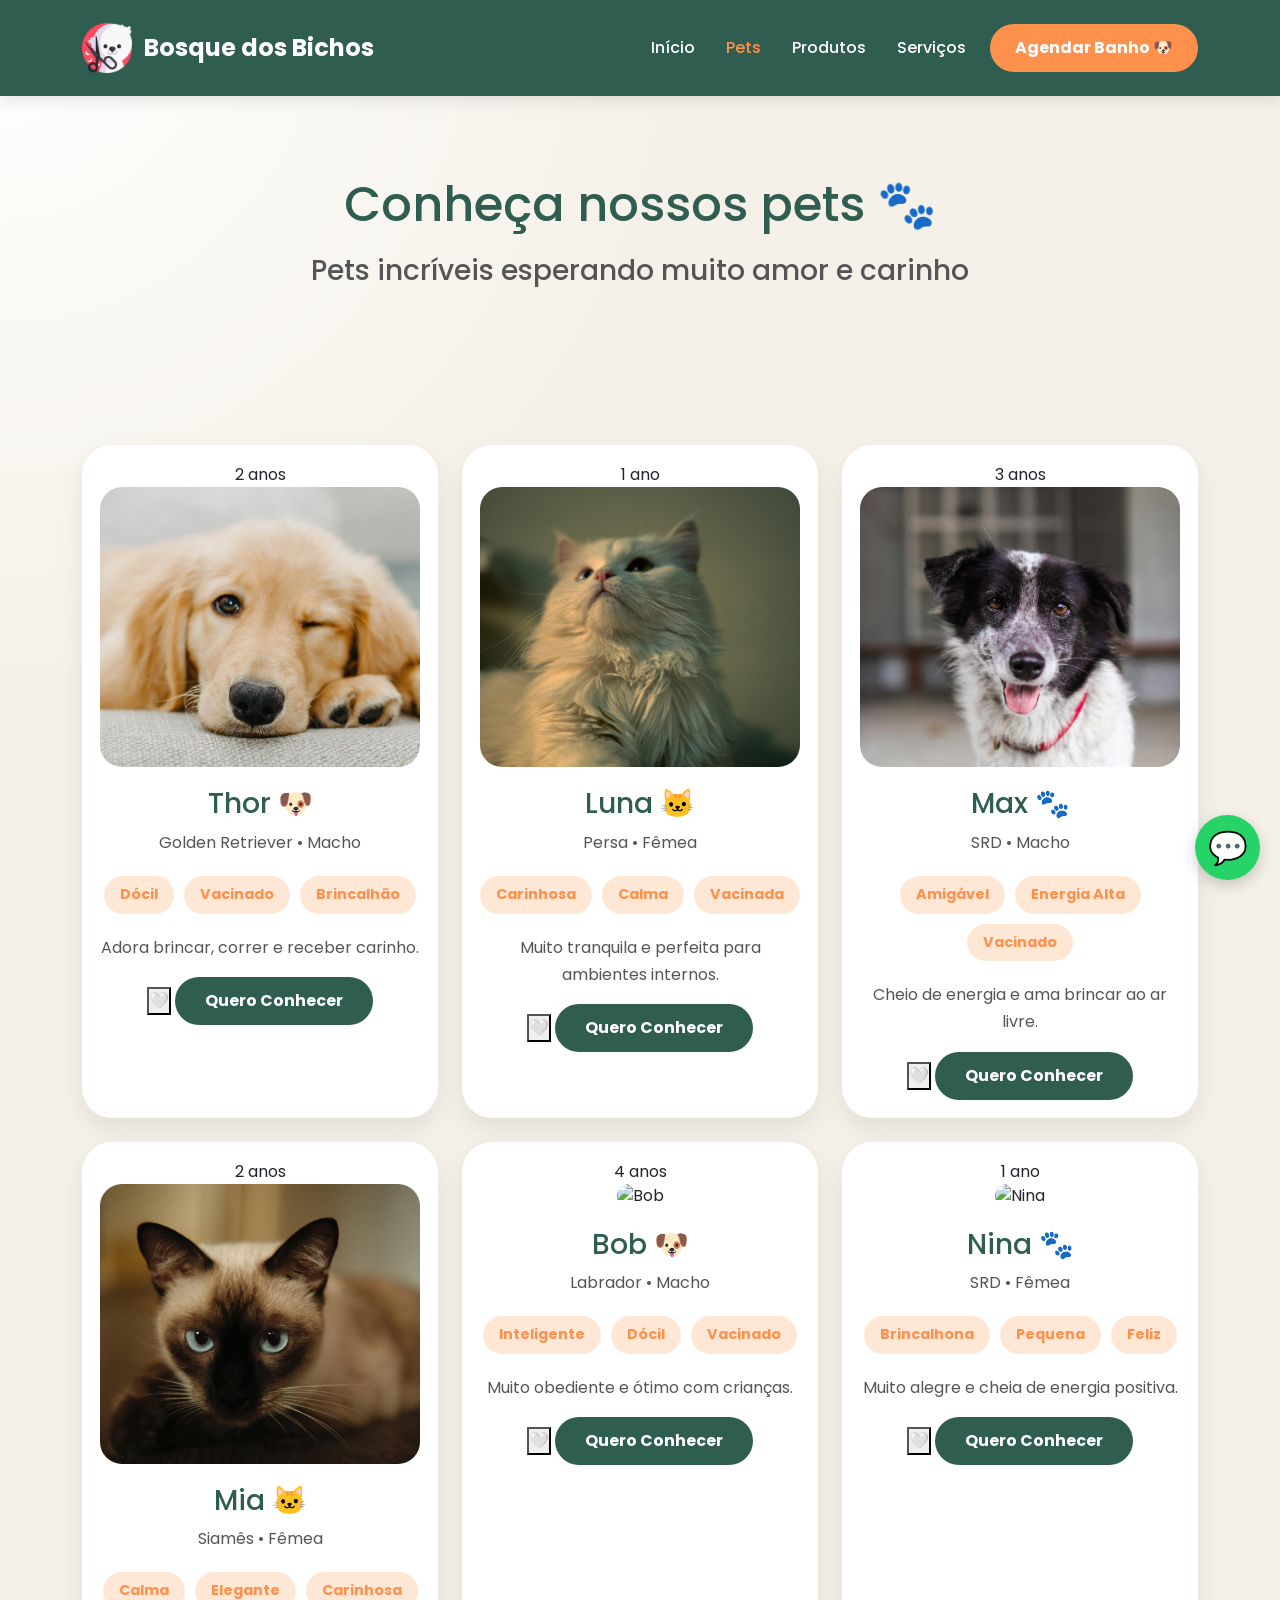
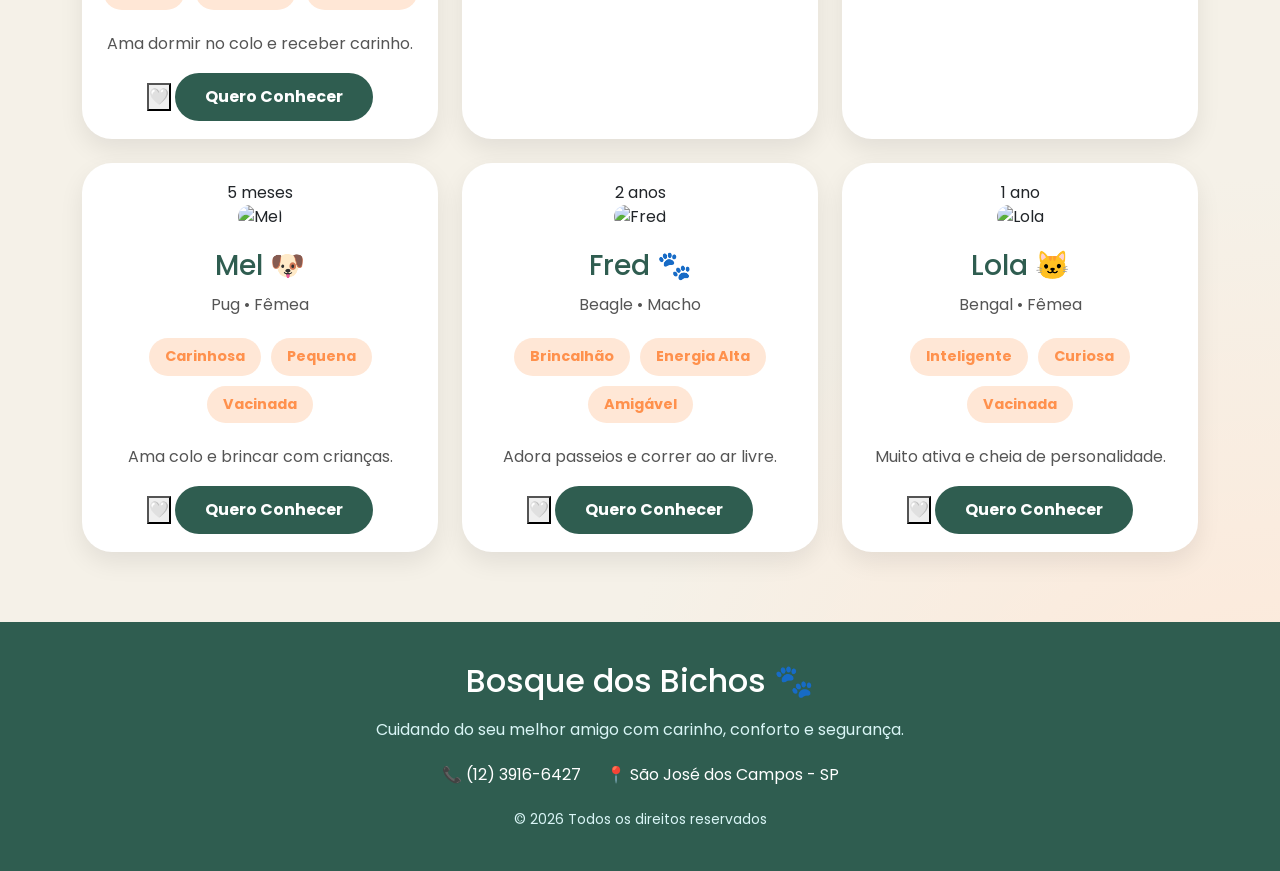
==== pets.html @ 67649842 "Update pets.html" ====
<!DOCTYPE html>
<html lang="pt-br">

<head>

  <!-- CONFIGURAÇÃO -->
  <meta charset="UTF-8">
  <meta name="viewport" content="width=device-width, initial-scale=1.0">

  <!-- TÍTULO -->
  <title>Pets | Bosque dos Bichos</title>

  <!-- BOOTSTRAP -->
  <link href="https://cdn.jsdelivr.net/npm/bootstrap@5.3.8/dist/css/bootstrap.min.css" rel="stylesheet">

  <!-- GOOGLE FONTS -->
  <link rel="preconnect" href="https://fonts.googleapis.com">

  <link rel="preconnect" href="https://fonts.gstatic.com" crossorigin>

  <link href="https://fonts.googleapis.com/css2?family=Poppins:wght@300;400;500;600;700&display=swap"
    rel="stylesheet">

  <!-- CSS -->
  <link rel="stylesheet" href="style.css">

</head>

<body>

  <!-- WHATSAPP -->
  <a href="https://wa.me/5512999999999" class="whatsapp-float">
    💬
  </a>

  <!-- HEADER -->
  <header class="header-petshop">

    <nav class="navbar navbar-expand-lg">

      <div class="container">

        <!-- LOGO -->
        <a class="logo-petshop" href="index.html">

          <img src="img/corte-de-cabelo.png" alt="Logo Petshop">

          <span>
            Bosque dos Bichos
          </span>

        </a>

        <!-- BOTÃO MOBILE -->
        <button class="navbar-toggler"
          type="button"
          data-bs-toggle="collapse"
          data-bs-target="#menuPetshop">

          <span class="navbar-toggler-icon"></span>

        </button>

        <!-- MENU -->
        <div class="collapse navbar-collapse justify-content-end"
          id="menuPetshop">

          <ul class="navbar-nav align-items-center">

            <li class="nav-item">
              <a class="nav-link" href="index.html">
                Início
              </a>
            </li>

            <li class="nav-item">
              <a class="nav-link active-link" href="pets.html">
                Pets
              </a>
            </li>

            <li class="nav-item">
              <a class="nav-link" href="produtos.html">
                Produtos
              </a>
            </li>

            <li class="nav-item">
              <a class="nav-link" href="servicos.html">
                Serviços
              </a>
            </li>

            <li class="nav-item ms-lg-3 mt-3 mt-lg-0">

              <button class="btn-agendar"
                data-bs-toggle="modal"
                data-bs-target="#modalPet">

                Agendar Banho 🐶

              </button>

            </li>

          </ul>

        </div>

      </div>

    </nav>

  </header>

  <!-- HERO PETS -->
  <section class="hero-pets">

    <div class="container">

      <div class="hero-pets-texto">

        <h1>
          Conheça nossos pets 🐾
        </h1>

        <h3>
          Pets incríveis esperando muito amor e carinho
        </h3>

      
  </section>

  <!-- PETS -->
  <section class="pagina-pets">

    <div class="container">

      <div class="row g-4">

        <!-- PET 1 -->
        <div class="col-lg-4 col-md-6">

          <div class="card-pet">

            <div class="idade-pet">
              2 anos
            </div>

            <img src="img/pet1.jpg" alt="Thor">

            <div class="conteudo-pet">

              <h3>
                Thor 🐶
              </h3>

              <p class="info-pet">
                Golden Retriever • Macho
              </p>

              <div class="tags-pet">

                <span>Dócil</span>
                <span>Vacinado</span>
                <span>Brincalhão</span>

              </div>

              <p class="descricao-pet">
                Adora brincar, correr e receber carinho.
              </p>

              <div class="rodape-card">

                <button class="btn-favorito">
                  🤍
                </button>

                <button class="btn-adotar">
                  Quero Conhecer
                </button>

              </div>

            </div>

          </div>

        </div>

        <!-- PET 2 -->
        <div class="col-lg-4 col-md-6">

          <div class="card-pet">

            <div class="idade-pet">
              1 ano
            </div>

            <img src="img/gatopersa.jpg" alt="Luna">

            <div class="conteudo-pet">

              <h3>
                Luna 🐱
              </h3>

              <p class="info-pet">
                Persa • Fêmea
              </p>

              <div class="tags-pet">

                <span>Carinhosa</span>
                <span>Calma</span>
                <span>Vacinada</span>

              </div>

              <p class="descricao-pet">
                Muito tranquila e perfeita para ambientes internos.
              </p>

              <div class="rodape-card">

                <button class="btn-favorito">
                  🤍
                </button>

                <button class="btn-adotar">
                  Quero Conhecer
                </button>

              </div>

            </div>

          </div>

        </div>

        <!-- PET 3 -->
        <div class="col-lg-4 col-md-6">

          <div class="card-pet">

            <div class="idade-pet">
              3 anos
            </div>

            <img src="img/viralata.jpg" alt="Max">

            <div class="conteudo-pet">

              <h3>
                Max 🐾
              </h3>

              <p class="info-pet">
                SRD • Macho
              </p>

              <div class="tags-pet">

                <span>Amigável</span>
                <span>Energia Alta</span>
                <span>Vacinado</span>

              </div>

              <p class="descricao-pet">
                Cheio de energia e ama brincar ao ar livre.
              </p>

              <div class="rodape-card">

                <button class="btn-favorito">
                  🤍
                </button>

                <button class="btn-adotar">
                  Quero Conhecer
                </button>

              </div>

            </div>

          </div>

        </div>

        <!-- PET 4 -->
        <div class="col-lg-4 col-md-6">

          <div class="card-pet">

            <div class="idade-pet">
              2 anos
            </div>

            <img src="img/siames.jpg" alt="Mia">

            <div class="conteudo-pet">

              <h3>
                Mia 🐱
              </h3>

              <p class="info-pet">
                Siamês • Fêmea
              </p>

              <div class="tags-pet">

                <span>Calma</span>
                <span>Elegante</span>
                <span>Carinhosa</span>

              </div>

              <p class="descricao-pet">
                Ama dormir no colo e receber carinho.
              </p>

              <div class="rodape-card">

                <button class="btn-favorito">
                  🤍
                </button>

                <button class="btn-adotar">
                  Quero Conhecer
                </button>

              </div>

            </div>

          </div>

        </div>

        <!-- PET 5 -->
        <div class="col-lg-4 col-md-6">

          <div class="card-pet">

            <div class="idade-pet">
              4 anos
            </div>

            <img src="" alt="Bob">

            <div class="conteudo-pet">

              <h3>
                Bob 🐶
              </h3>

              <p class="info-pet">
                Labrador • Macho
              </p>

              <div class="tags-pet">

                <span>Inteligente</span>
                <span>Dócil</span>
                <span>Vacinado</span>

              </div>

              <p class="descricao-pet">
                Muito obediente e ótimo com crianças.
              </p>

              <div class="rodape-card">

                <button class="btn-favorito">
                  🤍
                </button>

                <button class="btn-adotar">
                  Quero Conhecer
                </button>

              </div>

            </div>

          </div>

        </div>

        <!-- PET 6 -->
        <div class="col-lg-4 col-md-6">

          <div class="card-pet">

            <div class="idade-pet">
              1 ano
            </div>

            <img src="img/pet6.jpg" alt="Nina">

            <div class="conteudo-pet">

              <h3>
                Nina 🐾
              </h3>

              <p class="info-pet">
                SRD • Fêmea
              </p>

              <div class="tags-pet">

                <span>Brincalhona</span>
                <span>Pequena</span>
                <span>Feliz</span>

              </div>

              <p class="descricao-pet">
                Muito alegre e cheia de energia positiva.
              </p>

              <div class="rodape-card">

                <button class="btn-favorito">
                  🤍
                </button>

                <button class="btn-adotar">
                  Quero Conhecer
                </button>

              </div>

            </div>

          </div>

        </div>

        <!-- PET 7 -->
        <div class="col-lg-4 col-md-6">

          <div class="card-pet">

            <div class="idade-pet">
              5 meses
            </div>

            <img src="img/pet7.jpg" alt="Mel">

            <div class="conteudo-pet">

              <h3>
                Mel 🐶
              </h3>

              <p class="info-pet">
                Pug • Fêmea
              </p>

              <div class="tags-pet">

                <span>Carinhosa</span>
                <span>Pequena</span>
                <span>Vacinada</span>

              </div>

              <p class="descricao-pet">
                Ama colo e brincar com crianças.
              </p>

              <div class="rodape-card">

                <button class="btn-favorito">
                  🤍
                </button>

                <button class="btn-adotar">
                  Quero Conhecer
                </button>

              </div>

            </div>

          </div>

        </div>

        <!-- PET 8 -->
        <div class="col-lg-4 col-md-6">

          <div class="card-pet">

            <div class="idade-pet">
              2 anos
            </div>

            <img src="img/pet8.jpg" alt="Fred">

            <div class="conteudo-pet">

              <h3>
                Fred 🐾
              </h3>

              <p class="info-pet">
                Beagle • Macho
              </p>

              <div class="tags-pet">

                <span>Brincalhão</span>
                <span>Energia Alta</span>
                <span>Amigável</span>

              </div>

              <p class="descricao-pet">
                Adora passeios e correr ao ar livre.
              </p>

              <div class="rodape-card">

                <button class="btn-favorito">
                  🤍
                </button>

                <button class="btn-adotar">
                  Quero Conhecer
                </button>

              </div>

            </div>

          </div>

        </div>

        <!-- PET 9 -->
        <div class="col-lg-4 col-md-6">

          <div class="card-pet">

            <div class="idade-pet">
              1 ano
            </div>

            <img src="img/pet9.jpg" alt="Lola">

            <div class="conteudo-pet">

              <h3>
                Lola 🐱
              </h3>

              <p class="info-pet">
                Bengal • Fêmea
              </p>

              <div class="tags-pet">

                <span>Inteligente</span>
                <span>Curiosa</span>
                <span>Vacinada</span>

              </div>

              <p class="descricao-pet">
                Muito ativa e cheia de personalidade.
              </p>

              <div class="rodape-card">

                <button class="btn-favorito">
                  🤍
                </button>

                <button class="btn-adotar">
                  Quero Conhecer
                </button>

              </div>

            </div>

          </div>

        </div>

      </div>

    </div>

  </section>

  <!-- FOOTER -->
  <footer class="footer-petshop">

    <div class="container">

      <h3>
        Bosque dos Bichos 🐾
      </h3>

      <p>
        Cuidando do seu melhor amigo com carinho,
        conforto e segurança.
      </p>

      <div class="footer-contato">

        <span>
          📞 (12) 3916-6427
        </span>

        <span>
          📍 São José dos Campos - SP
        </span>

      </div>

      <small>
        © 2026 Todos os direitos reservados
      </small>

    </div>

  </footer>

  <!-- MODAL -->
  <div class="modal fade"
    id="modalPet"
    tabindex="-1">

    <div class="modal-dialog modal-dialog-centered">

      <div class="modal-content">

        <div class="modal-header">

          <h2 class="modal-title">
            Agendar Banho 🐶
          </h2>

          <button type="button"
            class="btn-close"
            data-bs-dismiss="modal">
          </button>

        </div>

        <div class="modal-body">

          <input type="text"
            class="form-control mb-3"
            placeholder="Nome do pet">

          <input type="text"
            class="form-control mb-3"
            placeholder="Raça do pet">

          <input type="tel"
            class="form-control mb-3"
            placeholder="Telefone do responsável">

          <select class="form-select mb-3">

            <option>
              Porte do pet
            </option>

            <option>
              Pequeno
            </option>

            <option>
              Médio
            </option>

            <option>
              Grande
            </option>

          </select>

          <select class="form-select mb-3">

            <option>
              Escolha um serviço
            </option>

            <option>
              Banho
            </option>

            <option>
              Banho e Tosa
            </option>

            <option>
              Consulta Veterinária
            </option>

          </select>

          <input type="date"
            class="form-control mb-3">

          <select class="form-select mb-3">

            <option>
              Escolha um horário
            </option>

            <option>
              09:00
            </option>

            <option>
              10:30
            </option>

            <option>
              13:00
            </option>

            <option>
              15:30
            </option>

            <option>
              17:00
            </option>

          </select>

          <textarea class="form-control"
            rows="4"
            placeholder="Observações sobre o pet"></textarea>

        </div>

        <div class="modal-footer">

          <button class="btn-modal"
            onclick="agendarPet()">

            Confirmar Agendamento

          </button>

        </div>

      </div>

    </div>

  </div>

  <!-- SCRIPT -->
  <script src="https://cdn.jsdelivr.net/npm/bootstrap@5.3.8/dist/js/bootstrap.bundle.min.js"></script>

  <script>

    function agendarPet() {

      alert("Agendamento realizado com sucesso 🐶");

    }

  </script>

</body>

</html>
---- style.css ----
/* ========================================= */
/* RESET */
/* ========================================= */

*{
  margin: 0;
  padding: 0;
  box-sizing: border-box;
}

/* ========================================= */
/* BODY */
/* ========================================= */

body{

  font-family: 'Poppins', sans-serif;

  background-color: #F5F1E8;

  background-image:
  radial-gradient(circle at top left, #ffffff 0%, transparent 25%),
  radial-gradient(circle at bottom right, #ffe7d6 0%, transparent 25%);

}

/* ========================================= */
/* TEXTOS */
/* ========================================= */

p{
  color: #555;
  line-height: 1.7;
}

h1,h2,h3{
  color: #2F5D50;
}

/* ========================================= */
/* HEADER */
/* ========================================= */

.header-petshop{

  background-color: #2F5D50;

  padding: 15px 0;

  position: sticky;

  top: 0;

  z-index: 1000;

  box-shadow: 0 4px 15px rgba(0,0,0,0.1);

}

/* ========================================= */
/* LOGO */
/* ========================================= */

.logo-petshop{

  display: flex;

  align-items: center;

  gap: 12px;

  text-decoration: none;

}

.logo-petshop img{

  width: 50px;

}

.logo-petshop span{

  color: white;

  font-size: 1.5rem;

  font-weight: bold;

}

/* ========================================= */
/* MENU */
/* ========================================= */

.nav-link{

  color: white;

  font-weight: 500;

  margin-left: 15px;

  transition: 0.3s;

}

.nav-link:hover{

  color: #FF914D;

  transform: translateY(-2px);

}

.active-link{

  color: #FF914D !important;

}

/* ========================================= */
/* BOTÃO */
/* ========================================= */

.btn-agendar{

  background-color: #FF914D;

  color: white;

  border: none;

  padding: 12px 25px;

  border-radius: 30px;

  font-weight: bold;

  cursor: pointer;

  transition: 0.3s;

}

.btn-agendar:hover{

  background-color: #E67E3D;

  transform: scale(1.05);

}

/* ========================================= */
/* HERO */
/* ========================================= */

.hero-petshop{

  padding: 100px 0;

}

.hero-texto h1{

  font-size: 3.2rem;

  font-weight: bold;

  margin-bottom: 20px;

}

.hero-texto p{

  font-size: 1.1rem;

  margin-bottom: 30px;

}

.hero-beneficios{

  display: flex;

  gap: 15px;

  flex-wrap: wrap;

}

.hero-beneficios span{

  background-color: white;

  padding: 10px 18px;

  border-radius: 30px;

  box-shadow: 0 5px 15px rgba(0,0,0,0.08);

}

.hero-imagem img{

  width: 100%;

  max-width: 600px;

  border-radius: 30px;

  box-shadow: 0 10px 30px rgba(0,0,0,0.15);

}

/* ========================================= */
/* SERVIÇOS */
/* ========================================= */

.servicos{

  padding: 80px 10%;

  text-align: center;

}

.servicos h2{

  font-size: 2.5rem;

  margin-bottom: 50px;

}

.cards-servicos{

  display: flex;

  justify-content: center;

  gap: 30px;

  flex-wrap: wrap;

}

.card-servico{

  width: 350px;

  background-color: white;

  border-radius: 25px;

  overflow: hidden;

  box-shadow: 0 8px 20px rgba(0,0,0,0.08);

  transition: 0.3s;

}

.card-servico:hover{

  transform: translateY(-10px);

}

.card-servico img{

  width: 100%;

  height: 220px;

  object-fit: cover;

}

.card-servico h3{

  margin-top: 20px;

  font-size: 1.8rem;

}

.card-servico p{

  padding: 15px;

}

.card-servico button{

  background-color: #FF914D;

  color: white;

  border: none;

  padding: 12px 25px;

  border-radius: 12px;

  margin-bottom: 25px;

  cursor: pointer;

  transition: 0.3s;

}

.card-servico button:hover{

  background-color: #E67E3D;

  transform: scale(1.05);

}

/* ========================================= */
/* CARROSSEL */
/* ========================================= */

.carrossel-petshop{

  padding-bottom: 60px;

}

.carousel-item{

  height: 600px;

  overflow: hidden;

  border-radius: 30px;

}

.imagem-carrossel{

  width: 80%;

  height: 500px;

  object-fit: cover;

  display: block;

  margin: auto;

  border-radius: 30px;

}

.carousel-caption{

  background-color: rgba(255,255,255,0.95);

  padding: 30px;

  border-radius: 25px;

  max-width: 550px;

  margin: auto;

  bottom: 50px;

  box-shadow: 0 10px 25px rgba(0,0,0,0.15);

}

.carousel-caption h2{

  font-size: 2rem;

}

.carousel-control-prev-icon,
.carousel-control-next-icon{

  background-color: rgba(0,0,0,0.5);

  border-radius: 50%;

  padding: 20px;

}

/* ========================================= */
/* FOOTER */
/* ========================================= */

.footer-petshop{

  background-color: #2F5D50;

  padding: 40px 20px;

  text-align: center;

}

.footer-petshop h3{

  color: white;

  font-size: 2rem;

  margin-bottom: 15px;

}

.footer-petshop p{

  color: #d9f5f6;

  margin-bottom: 20px;

}

.footer-contato{

  display: flex;

  justify-content: center;

  gap: 25px;

  flex-wrap: wrap;

  margin-bottom: 20px;

  color: white;

}

.footer-petshop small{

  color: #d9f5f6;

}

/* ========================================= */
/* MODAL */
/* ========================================= */

.modal-content{

  border-radius: 25px;

  border: none;

}

.modal-header{

  background-color: #2F5D50;

  color: white;

}

.modal-body{

  padding: 30px;

}

.form-control,
.form-select{

  padding: 12px;

  border-radius: 12px;

}

.modal-footer{

  border-top: none;

}

.btn-modal{

  background-color: #FF914D;

  color: white;

  border: none;

  padding: 12px 25px;

  border-radius: 30px;

  font-weight: bold;

  transition: 0.3s;

}

.btn-modal:hover{

  background-color: #E67E3D;

}

/* ========================================= */
/* WHATSAPP */
/* ========================================= */

.whatsapp-float{

  position: fixed;

  bottom: 20px;

  right: 20px;

  width: 65px;

  height: 65px;

  background-color: #25D366;

  color: white;

  border-radius: 50%;

  display: flex;

  justify-content: center;

  align-items: center;

  font-size: 2rem;

  text-decoration: none;

  box-shadow: 0 5px 15px rgba(0,0,0,0.2);

  z-index: 999;

  transition: 0.3s;

}

.whatsapp-float:hover{

  transform: scale(1.1);

}

/* ========================================= */
/* PETS */
/* ========================================= */

.hero-pets{

  padding: 80px 0;

}

.hero-pets-texto{

  text-align: center;

}

.hero-pets-texto h1{

  font-size: 3rem;

  margin-bottom: 20px;

}

.hero-pets-texto h3{

  color: #555;

}

.hero-pets-imagem{

  display: flex;

  justify-content: center;

  margin-top: 40px;

}

.hero-pets-imagem img{

  width: 100%;

  max-width: 700px;

}

.pagina-pets{

  padding: 70px 0;

}

.card-pet{

  background-color: white;

  border-radius: 30px;

  padding: 18px;

  text-align: center;

  overflow: hidden;

  height: 100%;

  transition: 0.4s;

  box-shadow: 0 10px 25px rgba(0,0,0,0.08);

}

.card-pet:hover{

  transform: translateY(-12px);

}

.card-pet img{

  width: 100%;

  height: 280px;

  object-fit: cover;

  border-radius: 22px;

  margin-bottom: 20px;

}

.tags-pet{

  display: flex;

  justify-content: center;

  gap: 10px;

  flex-wrap: wrap;

  margin: 20px 0;

}

.tags-pet span{

  background-color: #FFE7D6;

  color: #FF914D;

  padding: 8px 16px;

  border-radius: 30px;

  font-size: 0.9rem;

  font-weight: bold;

}

.btn-adotar{

  background-color: #2F5D50;

  color: white;

  border: none;

  padding: 12px 30px;

  border-radius: 30px;

  font-weight: bold;

  transition: 0.3s;

}

.btn-adotar:hover{

  background-color: #23463C;

  transform: scale(1.05);

}

/* ========================================= */
/* PRODUTOS */
/* ========================================= */

.pagina-produtos{

  padding: 80px 0;

}

.card-produto{

  background-color: white;

  border-radius: 25px;

  padding: 20px;

  text-align: center;

  box-shadow: 0 8px 20px rgba(0,0,0,0.08);

  transition: 0.3s;

  height: 100%;

}

.card-produto:hover{

  transform: translateY(-8px);

}

.card-produto img{

  width: 100%;

  height: 220px;

  object-fit: cover;

  border-radius: 20px;

  margin-bottom: 20px;

}

.badge-produto{

  background-color: #FF914D;

  color: white;

  padding: 8px 14px;

  border-radius: 30px;

  display: inline-block;

  font-size: 0.8rem;

  font-weight: bold;

  margin-bottom: 15px;

}

.avaliacao-produto{

  font-size: 1.1rem;

  margin-bottom: 15px;

}

.btn-comprar{

  background-color: #FF914D;

  color: white;

  border: none;

  padding: 12px 25px;

  border-radius: 30px;

  font-weight: bold;

  transition: 0.3s;

}

.btn-comprar:hover{

  background-color: #E67E3D;

}

/* ========================================= */
/* SERVIÇOS */
/* ========================================= */

.banner-servicos{

  text-align: center;

  padding: 80px 20px;

}

.banner-servicos h1{

  font-size: 3rem;

  margin-bottom: 20px;

}

.pagina-servicos{

  padding: 80px 0;

}

.card-servico-moderno{

  background-color: white;

  border-radius: 30px;

  overflow: hidden;

  box-shadow: 0 10px 25px rgba(0,0,0,0.08);

  transition: 0.4s;

  height: 100%;

}

.card-servico-moderno:hover{

  transform: translateY(-10px);

}

.card-servico-moderno img{

  width: 100%;

  height: 330px;

  object-fit: cover;

}

.conteudo-servico{

  padding: 25px;

  text-align: center;

}

.icone-servico{

  font-size: 2.5rem;

  margin-bottom: 15px;

}

.lista-servicos{

  list-style: none;

  padding: 0;

  margin-bottom: 20px;

}

.preco-servico{

  display: inline-block;

  background-color: #FFE7D6;

  color: #FF914D;

  padding: 10px 18px;

  border-radius: 30px;

  font-weight: bold;

  margin-bottom: 20px;

}

.btn-servico{

  background-color: #2F5D50;

  color: white;

  border: none;

  padding: 12px 28px;

  border-radius: 30px;

  font-weight: bold;

  transition: 0.3s;

}

.btn-servico:hover{

  background-color: #23463C;

  transform: scale(1.05);

}

/* ========================================= */
/* RESPONSIVO */
/* ========================================= */

@media(max-width:768px){

  .hero-petshop{

    text-align: center;

    padding: 70px 20px;

  }

  .hero-texto h1{

    font-size: 2.3rem;

  }

  .hero-beneficios{

    justify-content: center;

  }

  .hero-imagem{

    margin-top: 40px;

  }

  .cards-servicos{

    flex-direction: column;

    align-items: center;

  }

  .carousel-item{

    height: auto;

  }

  .imagem-carrossel{

    width: 100%;

    height: 300px;

  }

  .carousel-caption{

    position: static;

    margin-top: 20px;

  }

  .hero-pets-texto h1,
  .banner-servicos h1{

    font-size: 2.2rem;

  }

}
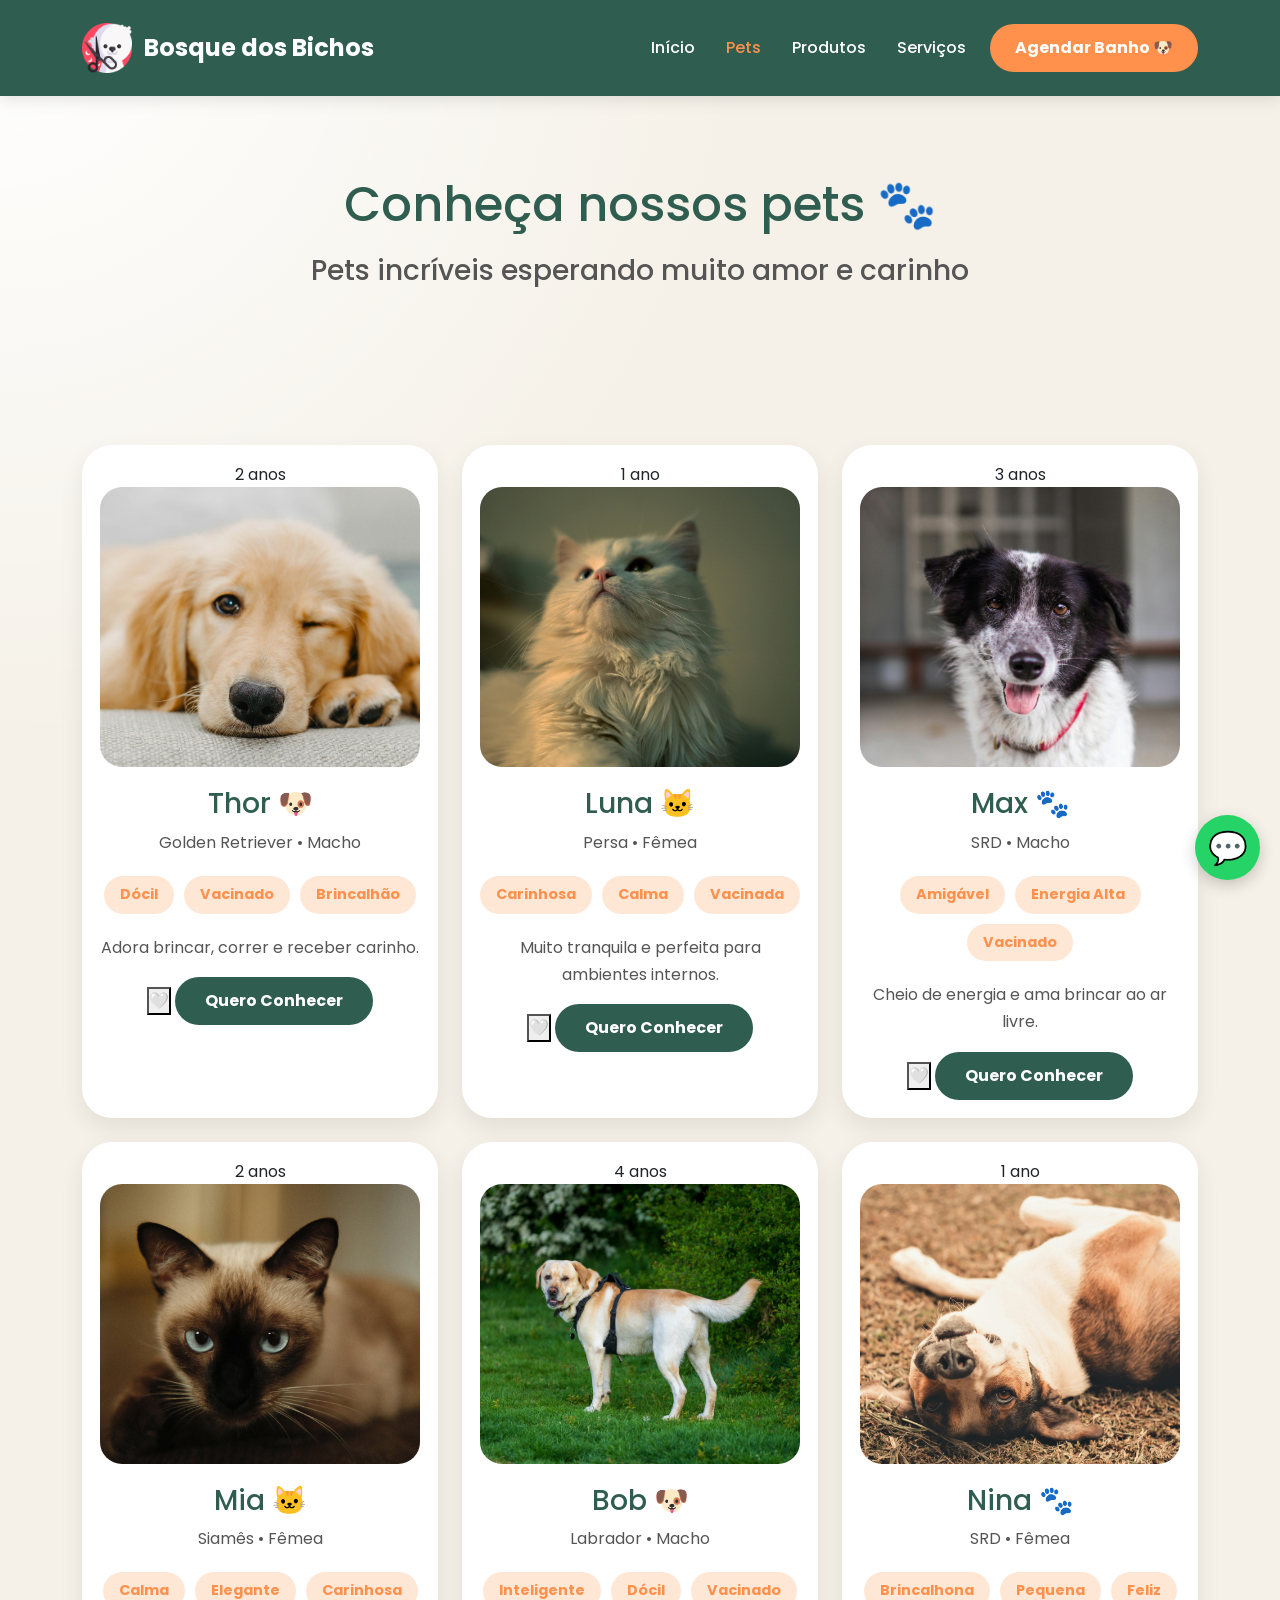
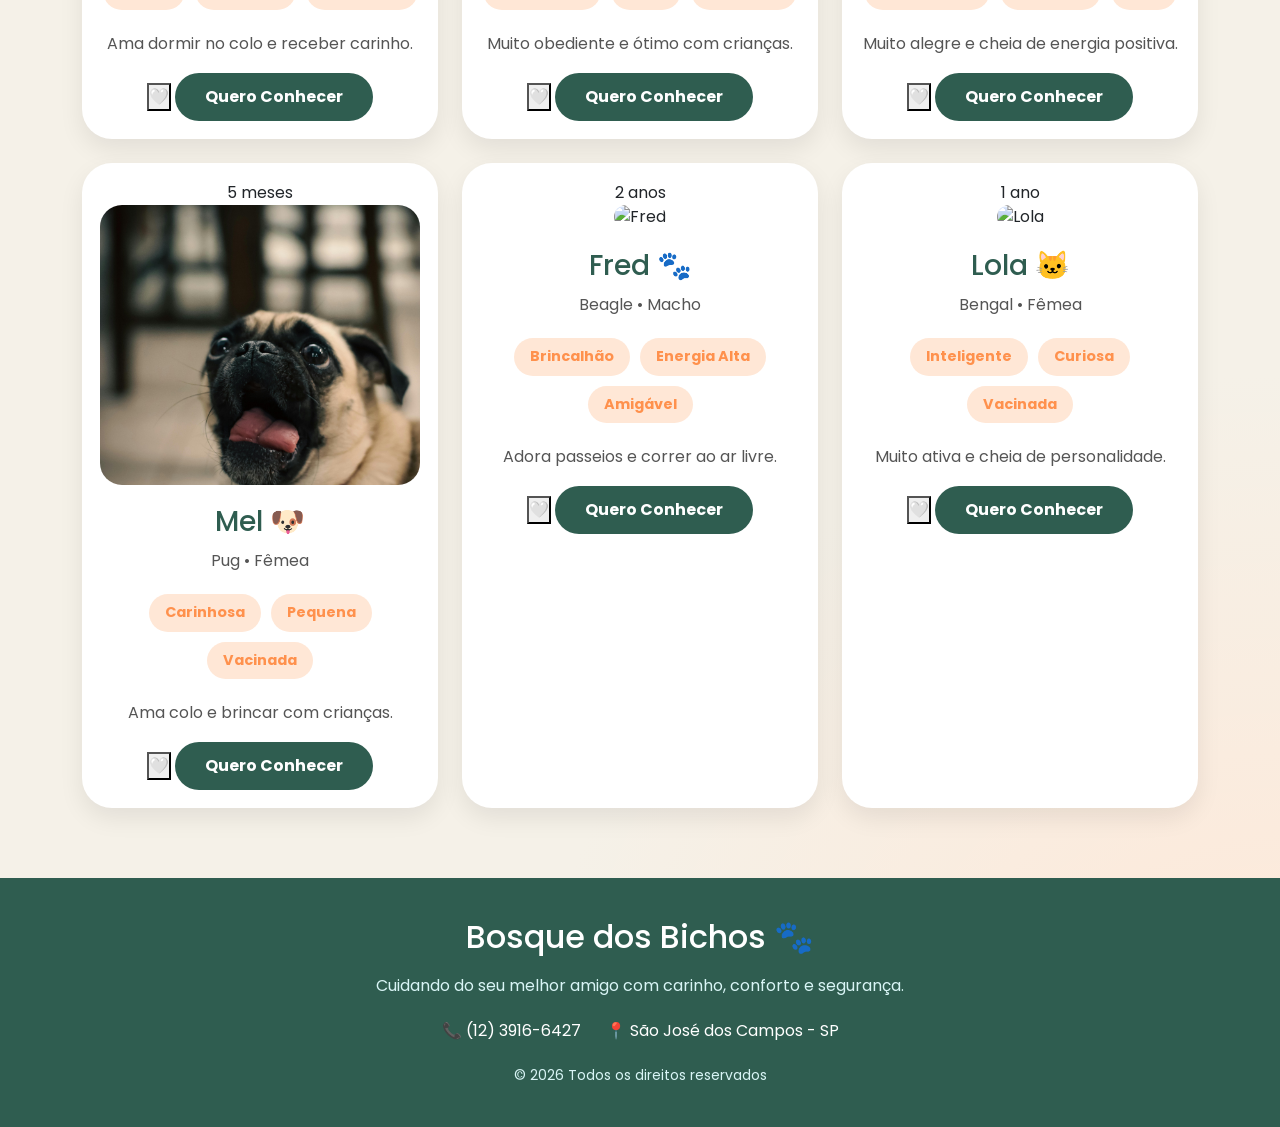
==== commit 45ef9141: "imagnes dos pets" ====
--- a/pets.html
+++ b/pets.html
@@ -351,7 +351,7 @@
               4 anos
             </div>
 
-            <img src="" alt="Bob">
+            <img src="img/labrador.jpg" alt="Bob">
 
             <div class="conteudo-pet">
 
@@ -402,7 +402,7 @@
               1 ano
             </div>
 
-            <img src="img/pet6.jpg" alt="Nina">
+            <img src="img/srd-femea.jpg" alt="Nina">
 
             <div class="conteudo-pet">
 
@@ -453,7 +453,7 @@
               5 meses
             </div>
 
-            <img src="img/pet7.jpg" alt="Mel">
+            <img src="img/pug-femea.jpg" alt="Mel">
 
             <div class="conteudo-pet">
 
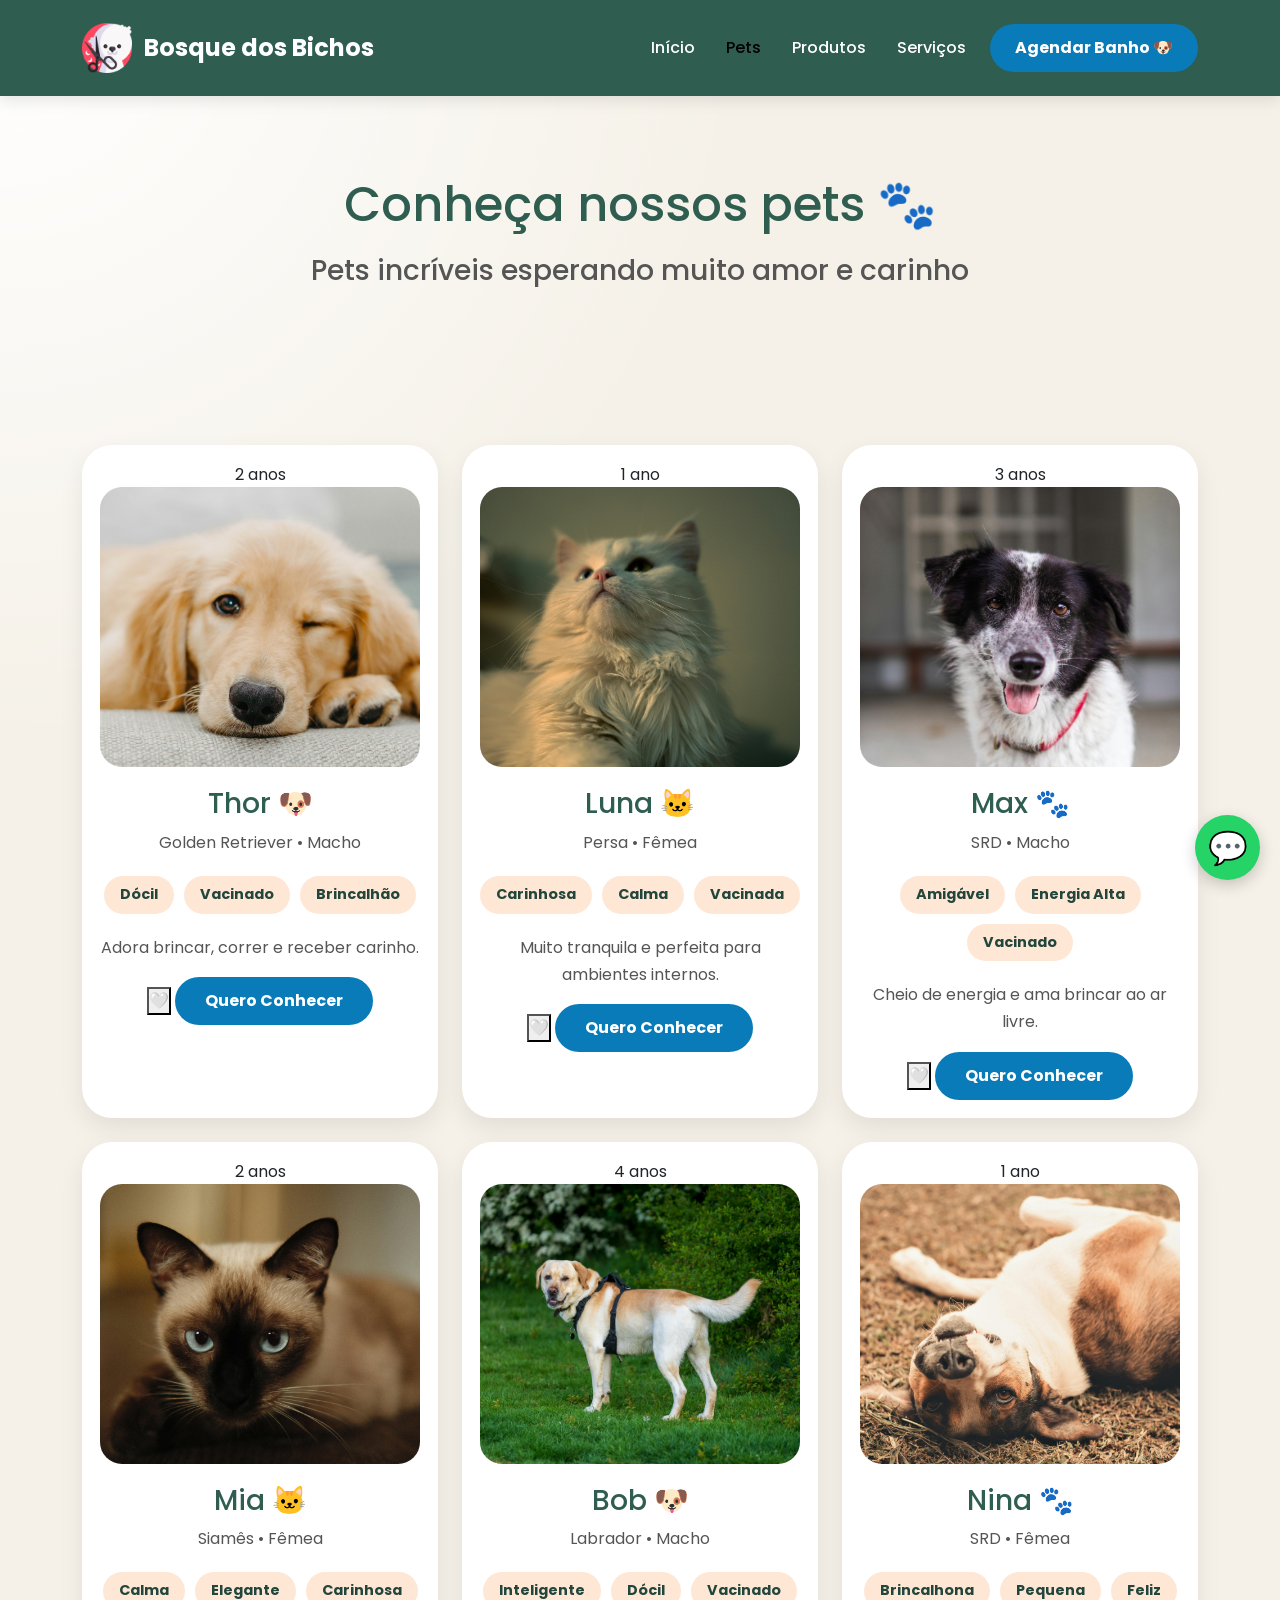
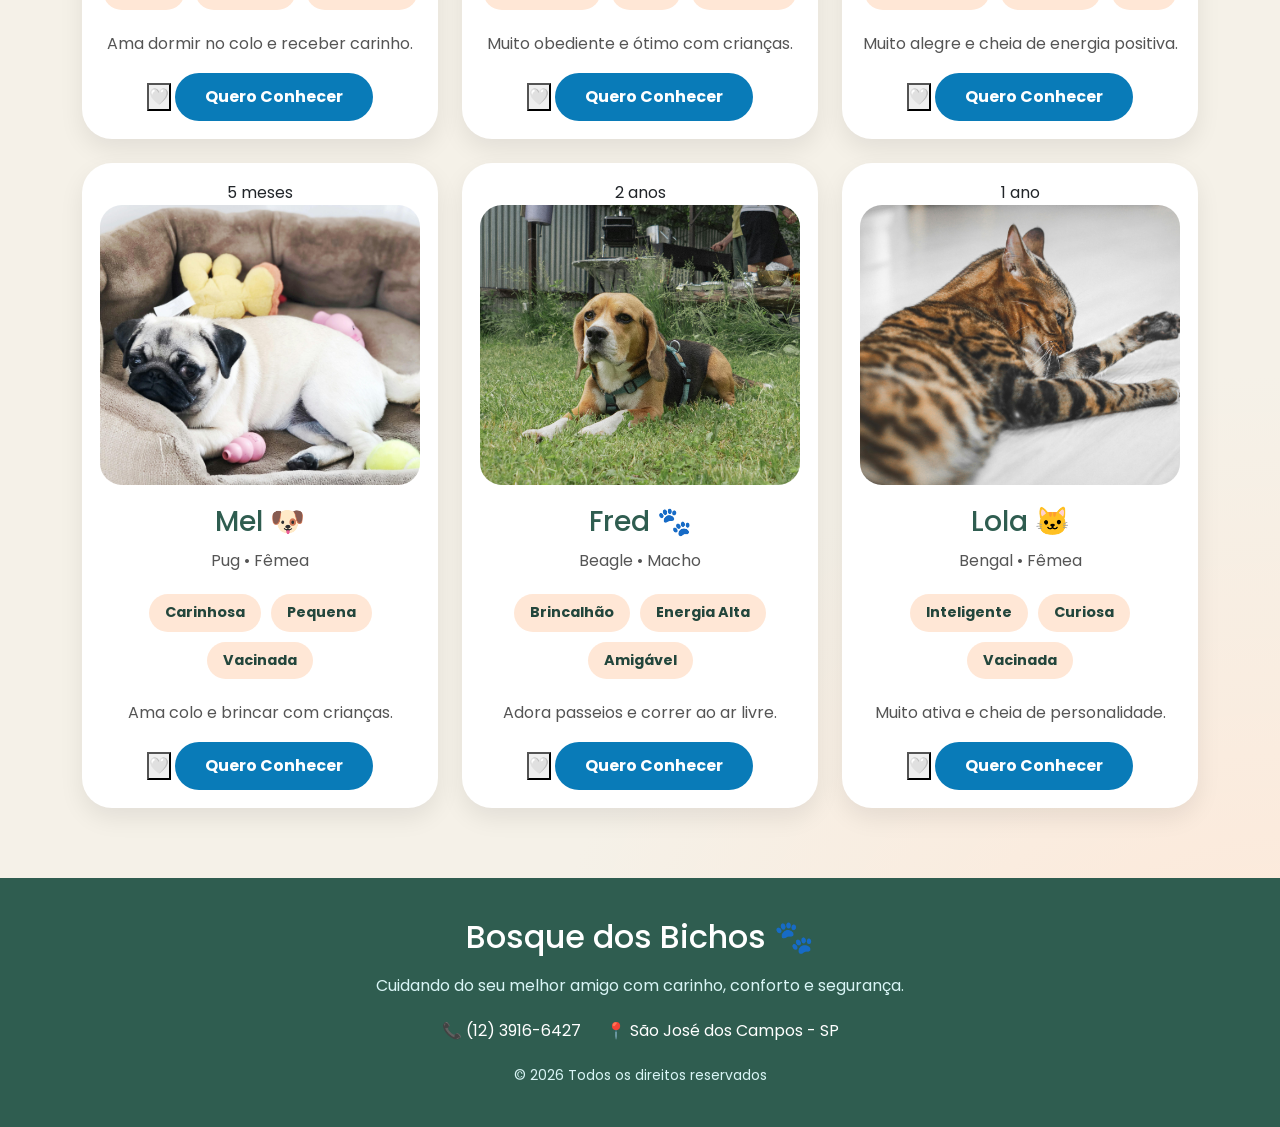
==== commit c4094f4b: "mudança final" ====
--- a/pets.html
+++ b/pets.html
@@ -141,7 +141,7 @@
         <!-- PET 1 -->
         <div class="col-lg-4 col-md-6">
 
-          <div class="card-pet">
+          <div class="card-pet ">
 
             <div class="idade-pet">
               2 anos
@@ -192,7 +192,7 @@
         <!-- PET 2 -->
         <div class="col-lg-4 col-md-6">
 
-          <div class="card-pet">
+          <div class="card-pet ">
 
             <div class="idade-pet">
               1 ano
@@ -243,7 +243,7 @@
         <!-- PET 3 -->
         <div class="col-lg-4 col-md-6">
 
-          <div class="card-pet">
+          <div class="card-pet ">
 
             <div class="idade-pet">
               3 anos
@@ -294,7 +294,7 @@
         <!-- PET 4 -->
         <div class="col-lg-4 col-md-6">
 
-          <div class="card-pet">
+          <div class="card-pet ">
 
             <div class="idade-pet">
               2 anos
@@ -396,7 +396,7 @@
         <!-- PET 6 -->
         <div class="col-lg-4 col-md-6">
 
-          <div class="card-pet">
+          <div class="card-pet ">
 
             <div class="idade-pet">
               1 ano
@@ -447,7 +447,7 @@
         <!-- PET 7 -->
         <div class="col-lg-4 col-md-6">
 
-          <div class="card-pet">
+          <div class="card-pet ">
 
             <div class="idade-pet">
               5 meses
@@ -498,13 +498,13 @@
         <!-- PET 8 -->
         <div class="col-lg-4 col-md-6">
 
-          <div class="card-pet">
+          <div class="card-pet ">
 
             <div class="idade-pet">
               2 anos
             </div>
 
-            <img src="img/pet8.jpg" alt="Fred">
+            <img src="img/beagle.jpg" alt="Fred">
 
             <div class="conteudo-pet">
 
@@ -549,13 +549,13 @@
         <!-- PET 9 -->
         <div class="col-lg-4 col-md-6">
 
-          <div class="card-pet">
+          <div class="card-pet ">
 
             <div class="idade-pet">
               1 ano
             </div>
 
-            <img src="img/pet9.jpg" alt="Lola">
+            <img src="img/bengal.jpg" alt="Lola">
 
             <div class="conteudo-pet">
 
--- a/style.css
+++ b/style.css
@@ -107,15 +107,15 @@
 
 .nav-link:hover{
 
-  color: #FF914D;
-
-  transform: translateY(-2px);
+  color: cadetblue;
+
+  transform: translateY(-3px);
 
 }
 
 .active-link{
 
-  color: #FF914D !important;
+  color: black !important;
 
 }
 
@@ -125,7 +125,7 @@
 
 .btn-agendar{
 
-  background-color: #FF914D;
+  background-color: #097BB8;
 
   color: white;
 
@@ -145,7 +145,7 @@
 
 .btn-agendar:hover{
 
-  background-color: #E67E3D;
+  background-color: #097BB8;
 
   transform: scale(1.05);
 
@@ -263,7 +263,7 @@
 
 .card-servico:hover{
 
-  transform: translateY(-10px);
+  transform: translateY(-3px);
 
 }
 
@@ -290,10 +290,13 @@
   padding: 15px;
 
 }
+.card-servico a{
+  color: white;
+}
 
 .card-servico button{
-
-  background-color: #FF914D;
+  
+  background-color:#097BB8;
 
   color: white;
 
@@ -313,7 +316,7 @@
 
 .card-servico button:hover{
 
-  background-color: #E67E3D;
+  background-color: #097BB8;
 
   transform: scale(1.05);
 
@@ -487,7 +490,7 @@
 
 .btn-modal{
 
-  background-color: #FF914D;
+  background-color:#097BB8;
 
   color: white;
 
@@ -505,7 +508,7 @@
 
 .btn-modal:hover{
 
-  background-color: #E67E3D;
+  background-color: #097BB8;
 
 }
 
@@ -629,9 +632,9 @@
 
 }
 
-.card-pet:hover{
-
-  transform: translateY(-12px);
+.card-pet :hover{
+
+  transform: translateY(-3px);
 
 }
 
@@ -667,7 +670,7 @@
 
   background-color: #FFE7D6;
 
-  color: #FF914D;
+  color:#23463C;
 
   padding: 8px 16px;
 
@@ -681,7 +684,7 @@
 
 .btn-adotar{
 
-  background-color: #2F5D50;
+  background-color: #097BB8;
 
   color: white;
 
@@ -735,7 +738,7 @@
 
 .card-produto:hover{
 
-  transform: translateY(-8px);
+  transform: translateY(-3px);
 
 }
 
@@ -755,7 +758,7 @@
 
 .badge-produto{
 
-  background-color: #FF914D;
+  background-color: #097BB8;
 
   color: white;
 
@@ -782,8 +785,10 @@
 }
 
 .btn-comprar{
-
-  background-color: #FF914D;
+  
+  margin: 15px;
+
+  background-color: #097BB8;
 
   color: white;
 
@@ -801,7 +806,7 @@
 
 .btn-comprar:hover{
 
-  background-color: #E67E3D;
+  background-color: #097BB8;
 
 }
 
@@ -849,7 +854,7 @@
 
 .card-servico-moderno:hover{
 
-  transform: translateY(-10px);
+  transform: translateY(-3px);
 
 }
 
@@ -895,7 +900,7 @@
 
   background-color: #FFE7D6;
 
-  color: #FF914D;
+  color:#097BB8;
 
   padding: 10px 18px;
 
@@ -909,7 +914,7 @@
 
 .btn-servico{
 
-  background-color: #2F5D50;
+  background-color: #097BB8;
 
   color: white;
 
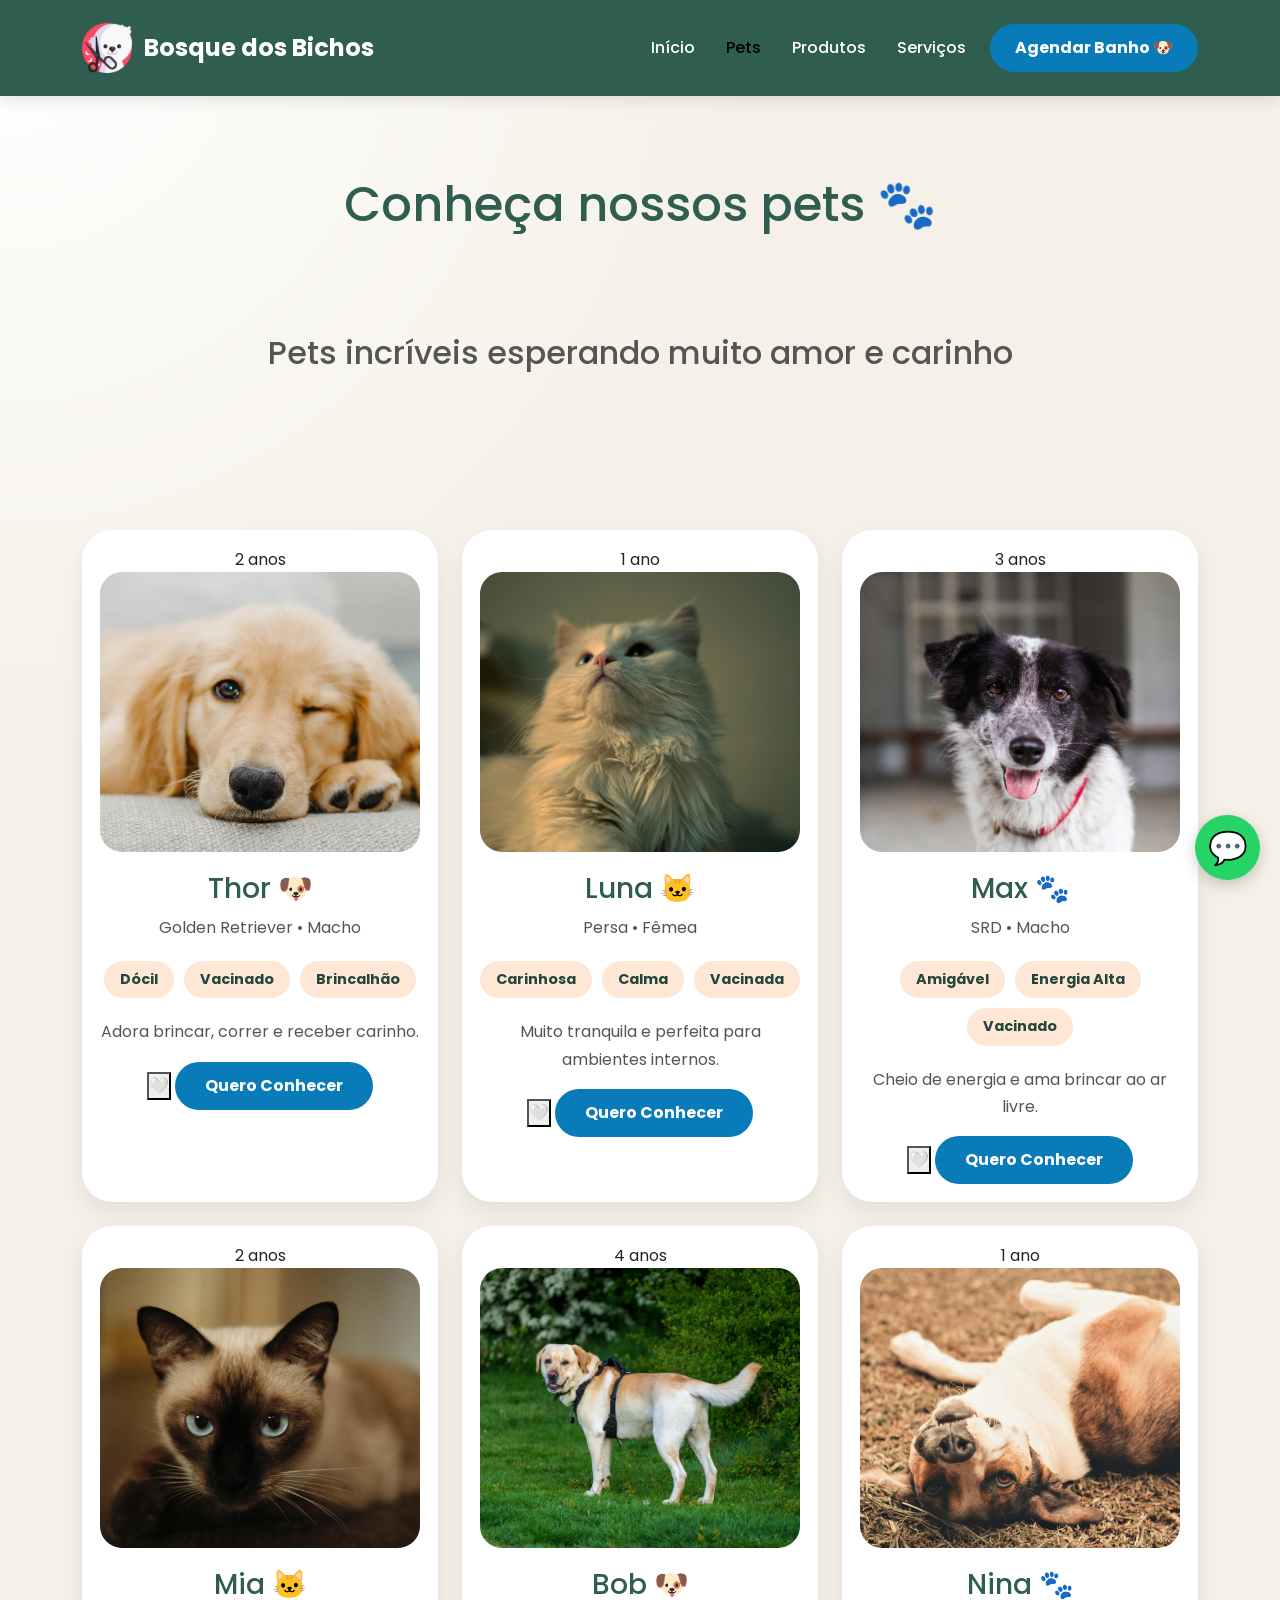
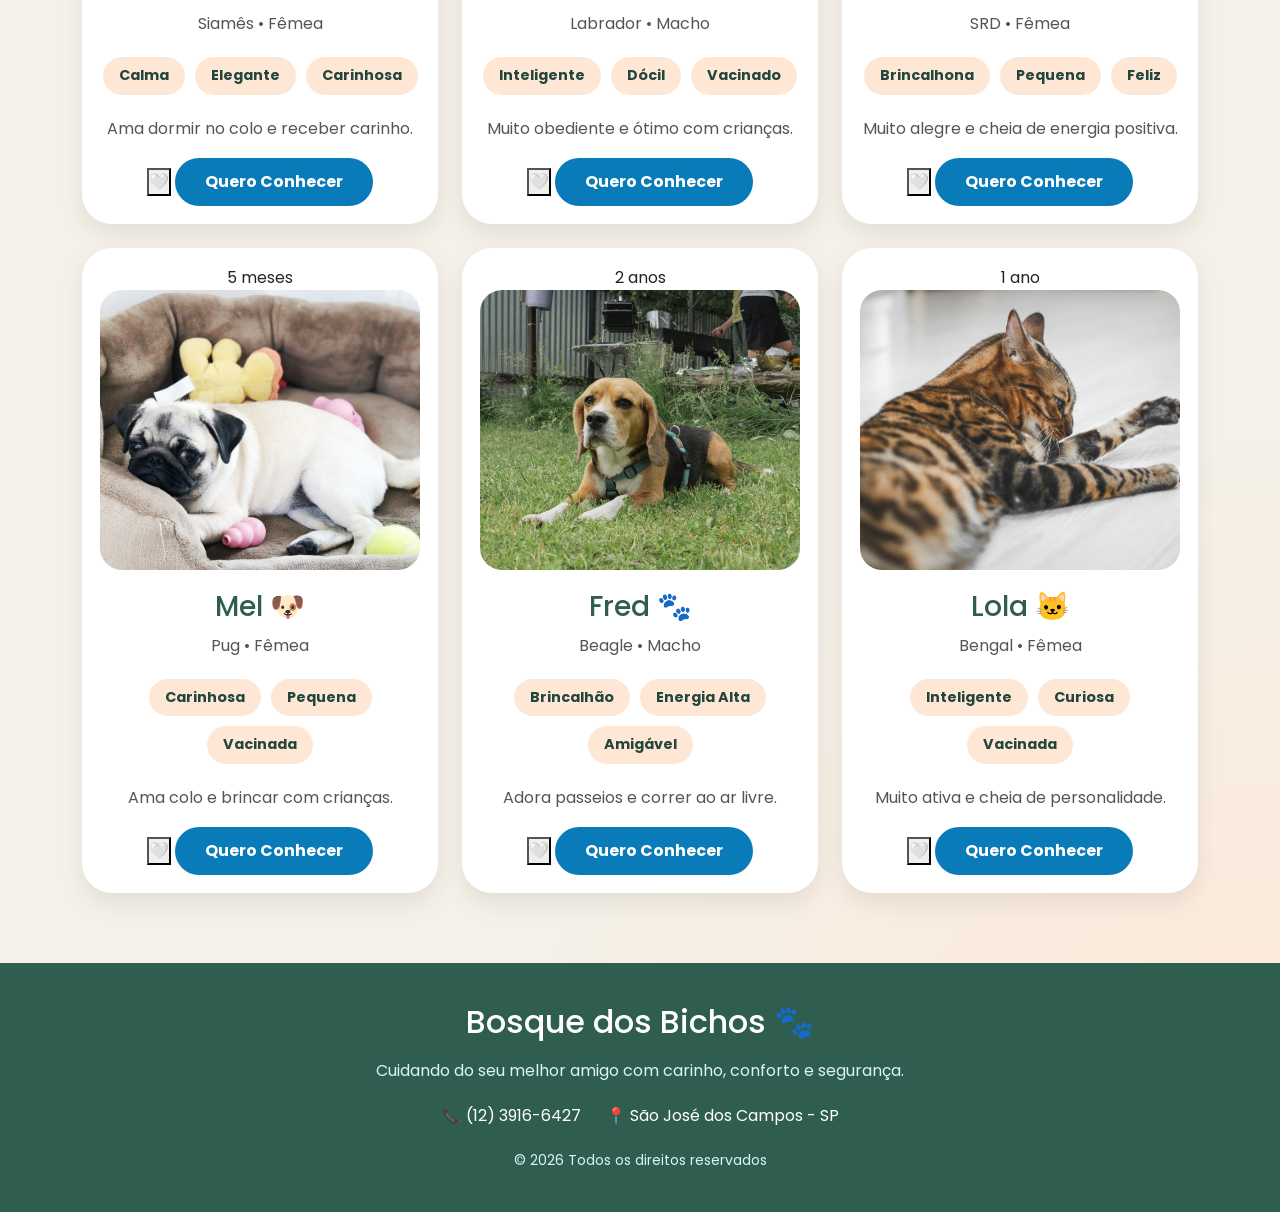
==== commit 0ce2b994: "." ====
--- a/pets.html
+++ b/pets.html
@@ -19,7 +19,7 @@
   <link rel="preconnect" href="https://fonts.gstatic.com" crossorigin>
 
   <link href="https://fonts.googleapis.com/css2?family=Poppins:wght@300;400;500;600;700&display=swap"
-    rel="stylesheet">
+  <link href="https://fonts.googleapis.com/css2?family=Poppins:wght@300;400;500;600;700&display=swap" rel="stylesheet">
 
   <!-- CSS -->
   <link rel="stylesheet" href="style.css">
@@ -52,18 +52,14 @@
         </a>
 
         <!-- BOTÃO MOBILE -->
-        <button class="navbar-toggler"
-          type="button"
-          data-bs-toggle="collapse"
-          data-bs-target="#menuPetshop">
+        <button class="navbar-toggler" type="button" data-bs-toggle="collapse" data-bs-target="#menuPetshop">
 
           <span class="navbar-toggler-icon"></span>
 
         </button>
 
         <!-- MENU -->
-        <div class="collapse navbar-collapse justify-content-end"
-          id="menuPetshop">
+        <div class="collapse navbar-collapse justify-content-end" id="menuPetshop">
 
           <ul class="navbar-nav align-items-center">
 
@@ -93,9 +89,7 @@
 
             <li class="nav-item ms-lg-3 mt-3 mt-lg-0">
 
-              <button class="btn-agendar"
-                data-bs-toggle="modal"
-                data-bs-target="#modalPet">
+              <button class="btn-agendar" data-bs-toggle="modal" data-bs-target="#modalPet">
 
                 Agendar Banho 🐶
 
@@ -124,11 +118,11 @@
           Conheça nossos pets 🐾
         </h1>
 
-        <h3>
-          Pets incríveis esperando muito amor e carinho
-        </h3>
-
-      
+        <h2> Pets incríveis esperando muito amor e carinho
+        </h2>
+          
+
+
   </section>
 
   <!-- PETS -->
@@ -141,7 +135,7 @@
         <!-- PET 1 -->
         <div class="col-lg-4 col-md-6">
 
-          <div class="card-pet ">
+          <div class="card-pet hidden-card">
 
             <div class="idade-pet">
               2 anos
@@ -192,7 +186,7 @@
         <!-- PET 2 -->
         <div class="col-lg-4 col-md-6">
 
-          <div class="card-pet ">
+          <div class="card-pet hidden-card">
 
             <div class="idade-pet">
               1 ano
@@ -243,7 +237,7 @@
         <!-- PET 3 -->
         <div class="col-lg-4 col-md-6">
 
-          <div class="card-pet ">
+          <div class="card-pet hidden-card">
 
             <div class="idade-pet">
               3 anos
@@ -294,7 +288,7 @@
         <!-- PET 4 -->
         <div class="col-lg-4 col-md-6">
 
-          <div class="card-pet ">
+          <div class="card-pet hidden-card">
 
             <div class="idade-pet">
               2 anos
@@ -345,13 +339,17 @@
         <!-- PET 5 -->
         <div class="col-lg-4 col-md-6">
 
-          <div class="card-pet">
+          <div class="card-pet hidden-card">
 
             <div class="idade-pet">
               4 anos
             </div>
 
+
             <img src="img/labrador.jpg" alt="Bob">
+
+       
+
 
             <div class="conteudo-pet">
 
@@ -396,7 +394,7 @@
         <!-- PET 6 -->
         <div class="col-lg-4 col-md-6">
 
-          <div class="card-pet ">
+          <div class="card-pet hidden-card">
 
             <div class="idade-pet">
               1 ano
@@ -447,7 +445,7 @@
         <!-- PET 7 -->
         <div class="col-lg-4 col-md-6">
 
-          <div class="card-pet ">
+          <div class="card-pet hidden-card">
 
             <div class="idade-pet">
               5 meses
@@ -498,7 +496,7 @@
         <!-- PET 8 -->
         <div class="col-lg-4 col-md-6">
 
-          <div class="card-pet ">
+          <div class="card-pet hidden-card">
 
             <div class="idade-pet">
               2 anos
@@ -549,7 +547,7 @@
         <!-- PET 9 -->
         <div class="col-lg-4 col-md-6">
 
-          <div class="card-pet ">
+          <div class="card-pet hidden-card">
 
             <div class="idade-pet">
               1 ano
@@ -638,9 +636,7 @@
   </footer>
 
   <!-- MODAL -->
-  <div class="modal fade"
-    id="modalPet"
-    tabindex="-1">
+  <div class="modal fade" id="modalPet" tabindex="-1">
 
     <div class="modal-dialog modal-dialog-centered">
 
@@ -652,26 +648,18 @@
             Agendar Banho 🐶
           </h2>
 
-          <button type="button"
-            class="btn-close"
-            data-bs-dismiss="modal">
+          <button type="button" class="btn-close" data-bs-dismiss="modal">
           </button>
 
         </div>
 
         <div class="modal-body">
 
-          <input type="text"
-            class="form-control mb-3"
-            placeholder="Nome do pet">
-
-          <input type="text"
-            class="form-control mb-3"
-            placeholder="Raça do pet">
-
-          <input type="tel"
-            class="form-control mb-3"
-            placeholder="Telefone do responsável">
+          <input type="text" class="form-control mb-3" placeholder="Nome do pet">
+
+          <input type="text" class="form-control mb-3" placeholder="Raça do pet">
+
+          <input type="tel" class="form-control mb-3" placeholder="Telefone do responsável">
 
           <select class="form-select mb-3">
 
@@ -713,8 +701,7 @@
 
           </select>
 
-          <input type="date"
-            class="form-control mb-3">
+          <input type="date" class="form-control mb-3">
 
           <select class="form-select mb-3">
 
@@ -744,16 +731,13 @@
 
           </select>
 
-          <textarea class="form-control"
-            rows="4"
-            placeholder="Observações sobre o pet"></textarea>
+          <textarea class="form-control" rows="4" placeholder="Observações sobre o pet"></textarea>
 
         </div>
 
         <div class="modal-footer">
 
-          <button class="btn-modal"
-            onclick="agendarPet()">
+          <button class="btn-modal" onclick="agendarPet()">
 
             Confirmar Agendamento
 
--- a/style.css
+++ b/style.css
@@ -235,6 +235,8 @@
 
 .cards-servicos{
 
+  
+
   display: flex;
 
   justify-content: center;
@@ -582,7 +584,7 @@
 
 }
 
-.hero-pets-texto h3{
+.hero-pets-texto h2{
 
   color: #555;
 
@@ -823,11 +825,15 @@
 }
 
 .banner-servicos h1{
-
-  font-size: 3rem;
+ 
+  font-size: 4rem;
 
   margin-bottom: 20px;
 
+}
+.container h2{
+  margin-top: 100px;
+  color: #555;
 }
 
 .pagina-servicos{
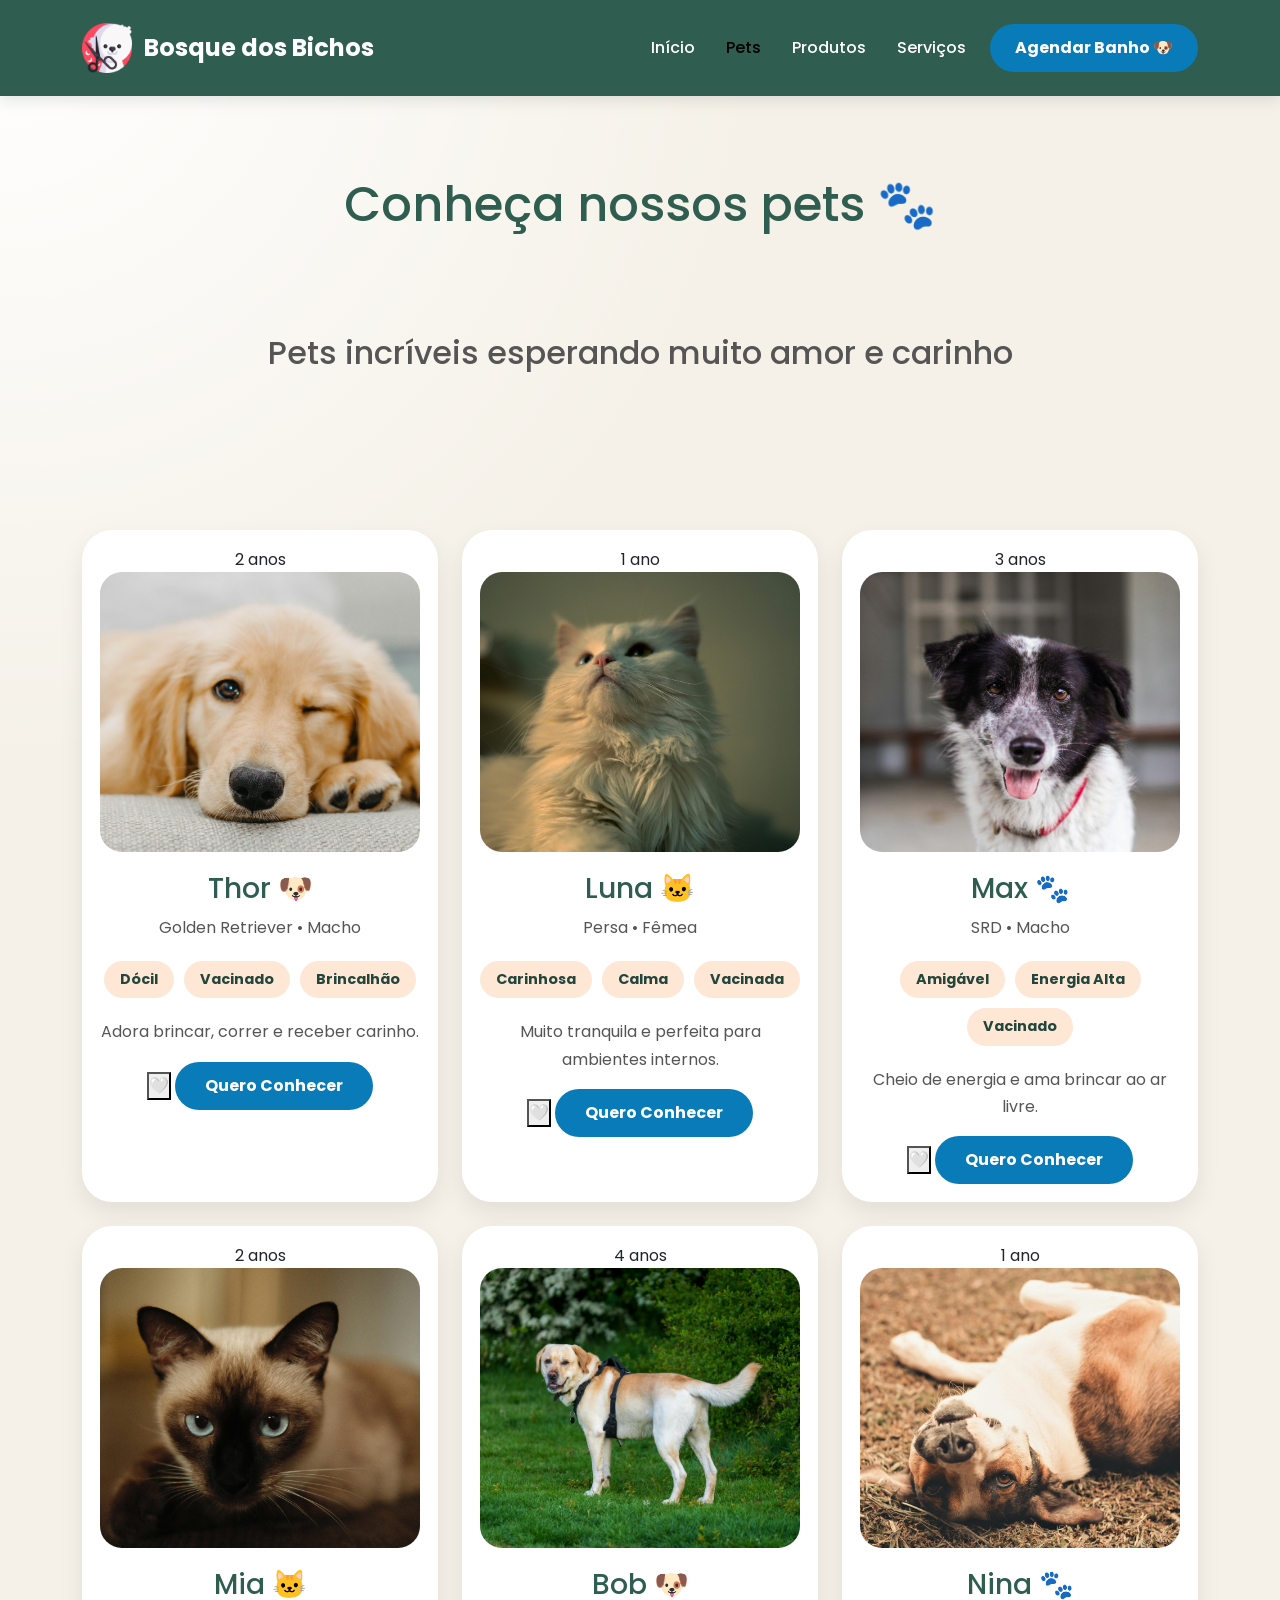
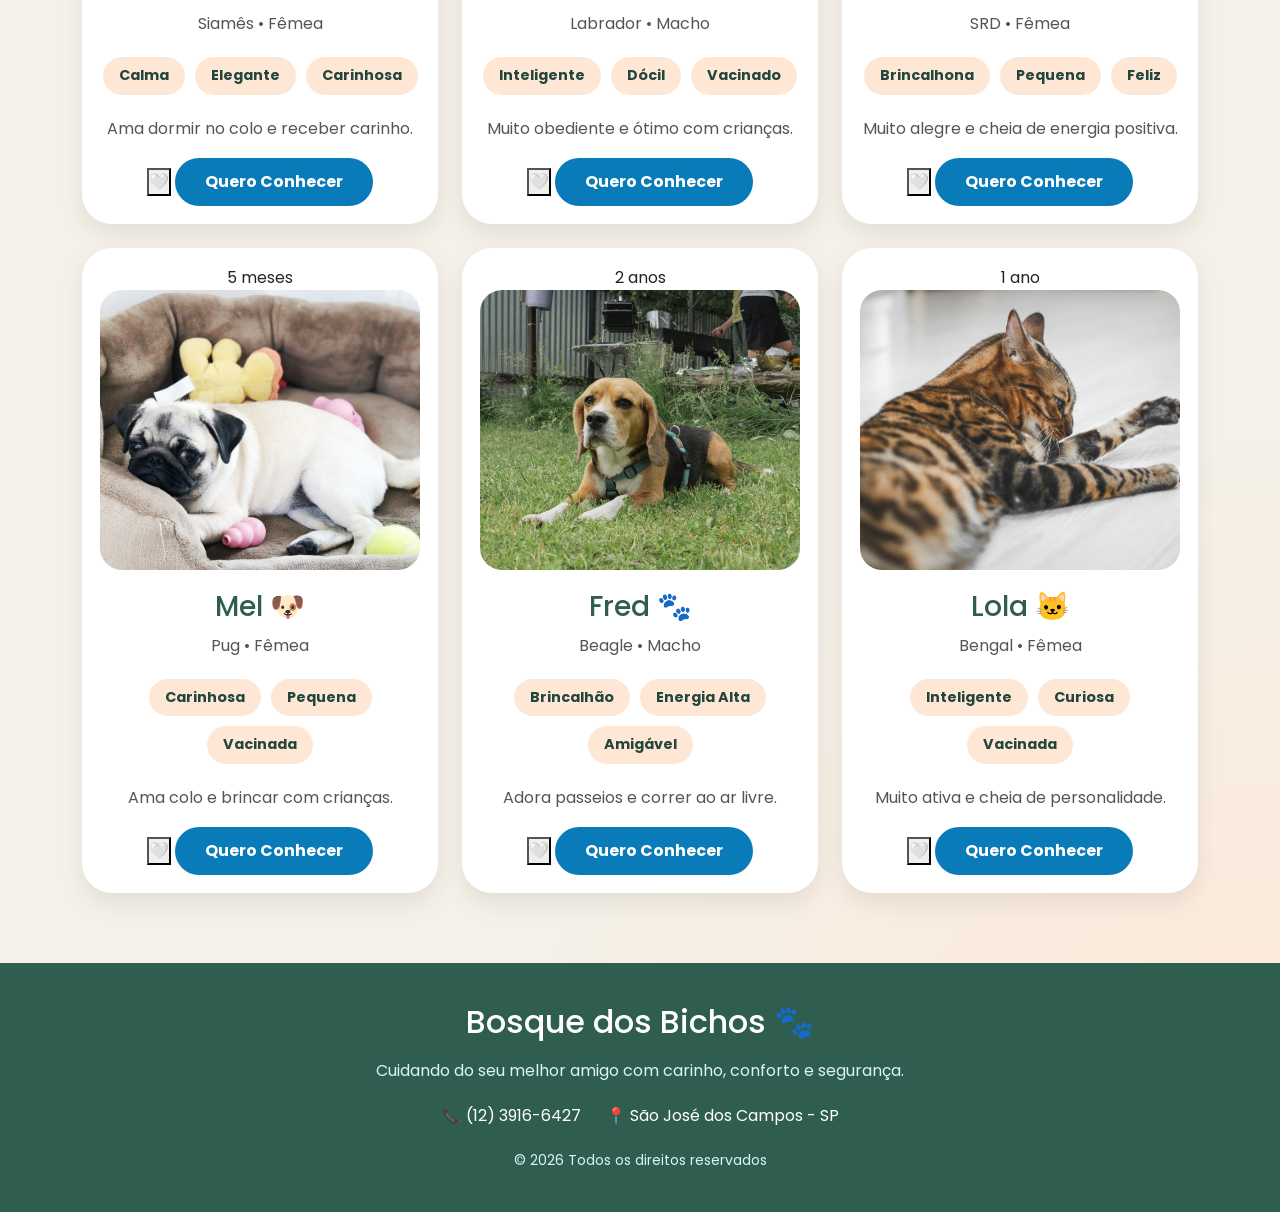
==== commit ffcb1a7e: "mudanças finais" ====
--- a/pets.html
+++ b/pets.html
@@ -18,7 +18,6 @@
 
   <link rel="preconnect" href="https://fonts.gstatic.com" crossorigin>
 
-  <link href="https://fonts.googleapis.com/css2?family=Poppins:wght@300;400;500;600;700&display=swap"
   <link href="https://fonts.googleapis.com/css2?family=Poppins:wght@300;400;500;600;700&display=swap" rel="stylesheet">
 
   <!-- CSS -->
@@ -28,10 +27,7 @@
 
 <body>
 
-  <!-- WHATSAPP -->
-  <a href="https://wa.me/5512999999999" class="whatsapp-float">
-    💬
-  </a>
+ 
 
   <!-- HEADER -->
   <header class="header-petshop">
@@ -636,11 +632,15 @@
   </footer>
 
   <!-- MODAL -->
-  <div class="modal fade" id="modalPet" tabindex="-1">
+   <div class="modal fade"
+    id="modalPet"
+    tabindex="-1">
 
     <div class="modal-dialog modal-dialog-centered">
 
       <div class="modal-content">
+
+        <!-- HEADER -->
 
         <div class="modal-header">
 
@@ -648,18 +648,36 @@
             Agendar Banho 🐶
           </h2>
 
-          <button type="button" class="btn-close" data-bs-dismiss="modal">
+          <button type="button"
+            class="btn-close"
+            data-bs-dismiss="modal">
           </button>
 
         </div>
 
+        <!-- BODY -->
+
         <div class="modal-body">
 
-          <input type="text" class="form-control mb-3" placeholder="Nome do pet">
-
-          <input type="text" class="form-control mb-3" placeholder="Raça do pet">
-
-          <input type="tel" class="form-control mb-3" placeholder="Telefone do responsável">
+          <!-- NOME -->
+
+          <input type="text"
+            class="form-control mb-3"
+            placeholder="Nome do pet">
+
+          <!-- RAÇA -->
+
+          <input type="text"
+            class="form-control mb-3"
+            placeholder="Raça do pet">
+
+          <!-- TELEFONE -->
+
+          <input type="tel"
+            class="form-control mb-3"
+            placeholder="Telefone do responsável">
+
+          <!-- PORTE -->
 
           <select class="form-select mb-3">
 
@@ -681,6 +699,8 @@
 
           </select>
 
+          <!-- SERVIÇO -->
+
           <select class="form-select mb-3">
 
             <option>
@@ -701,7 +721,12 @@
 
           </select>
 
-          <input type="date" class="form-control mb-3">
+          <!-- DATA -->
+
+          <input type="date"
+            class="form-control mb-3">
+
+          <!-- HORÁRIO -->
 
           <select class="form-select mb-3">
 
@@ -731,13 +756,20 @@
 
           </select>
 
-          <textarea class="form-control" rows="4" placeholder="Observações sobre o pet"></textarea>
-
-        </div>
+          <!-- OBSERVAÇÕES -->
+
+          <textarea class="form-control"
+            rows="4"
+            placeholder="Observações sobre o pet"></textarea>
+
+        </div>
+
+        <!-- FOOTER -->
 
         <div class="modal-footer">
 
-          <button class="btn-modal" onclick="agendarPet()">
+          <button class="btn-modal"
+            onclick="agendarPet()">
 
             Confirmar Agendamento
 
@@ -750,7 +782,6 @@
     </div>
 
   </div>
-
   <!-- SCRIPT -->
   <script src="https://cdn.jsdelivr.net/npm/bootstrap@5.3.8/dist/js/bootstrap.bundle.min.js"></script>
 
--- a/style.css
+++ b/style.css
@@ -823,13 +823,21 @@
   padding: 80px 20px;
 
 }
-
 .banner-servicos h1{
+  margin: 2rem;
+
+  font-size: 4.5rem;
+
+  color: #2F5D50;
+
+}
+
+.banner-servicos h2{
  
-  font-size: 4rem;
-
-  margin-bottom: 20px;
-
+  font-size: 2rem;
+  color: #555;
+ margin-top: 200px;
+  
 }
 .container h2{
   margin-top: 100px;
@@ -1009,7 +1017,7 @@
   .hero-pets-texto h1,
   .banner-servicos h1{
 
-    font-size: 2.2rem;
+    font-size: 3.2rem;
 
   }
 
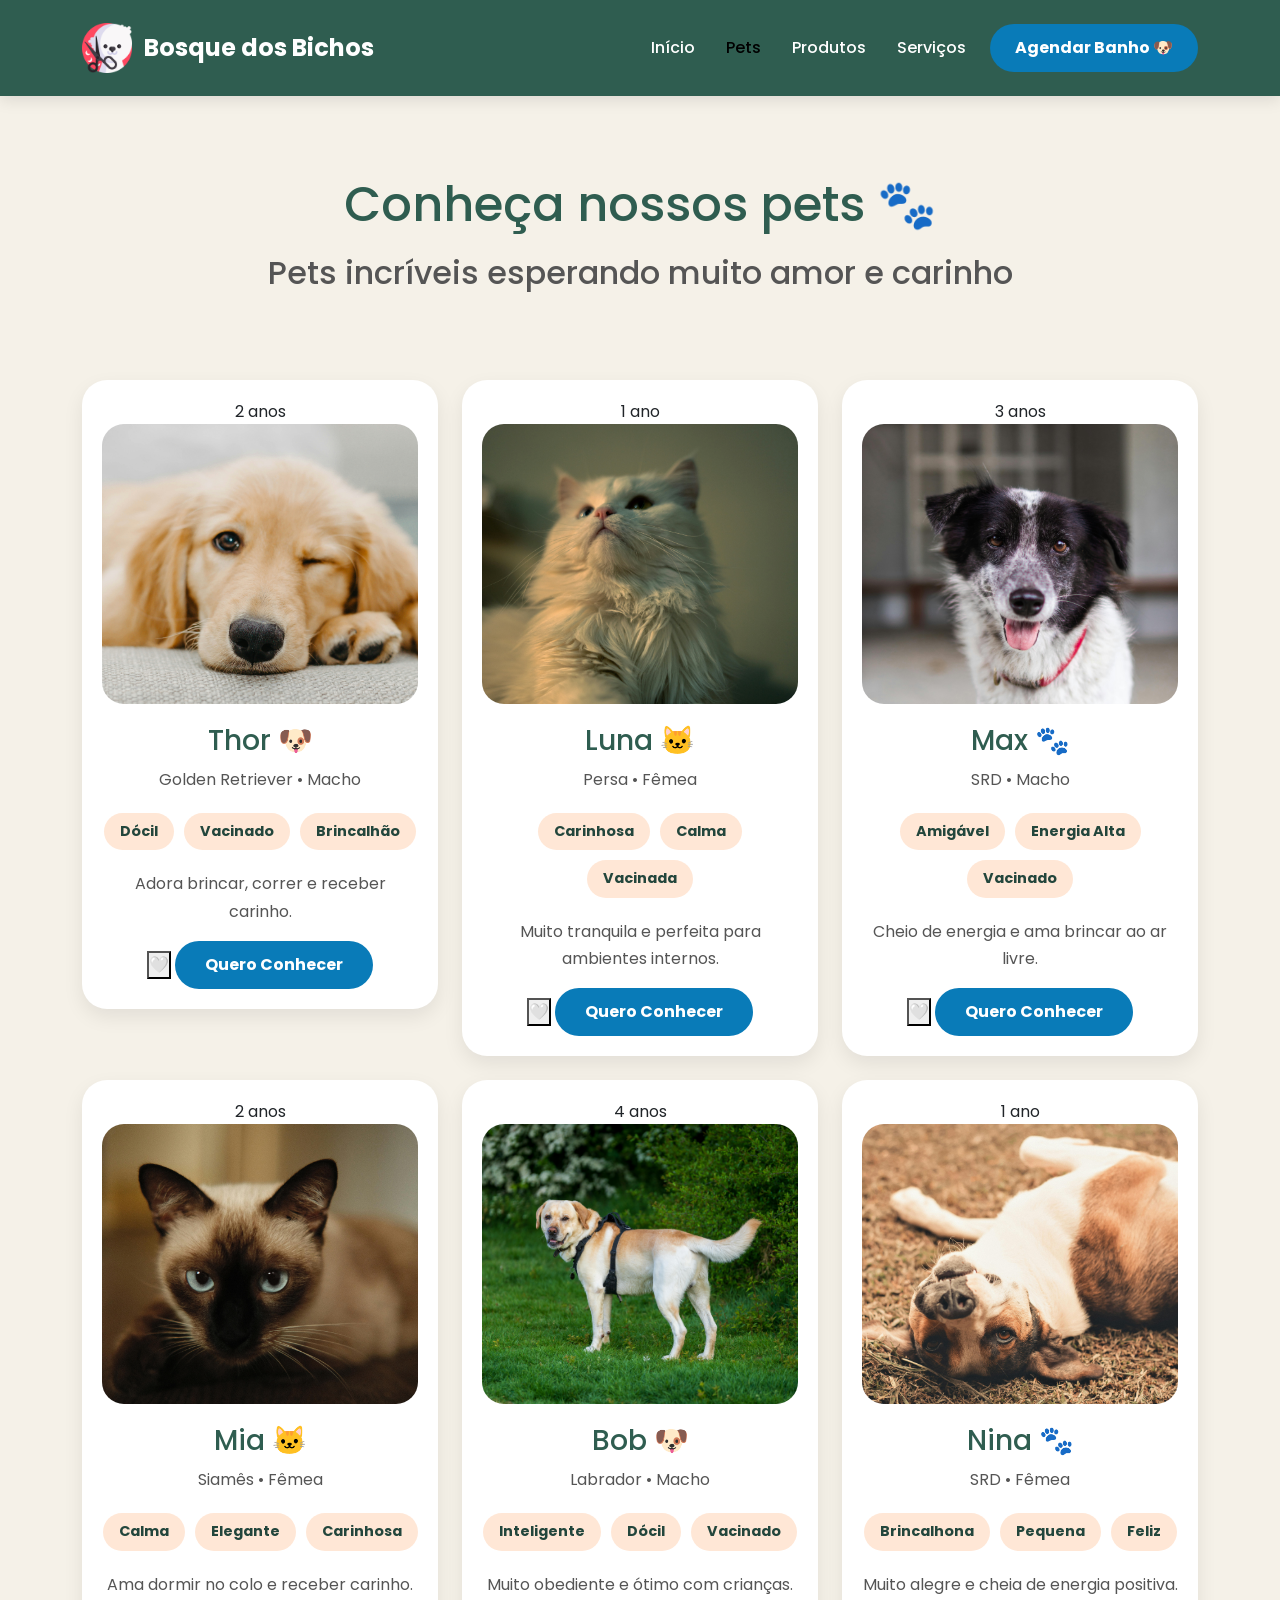
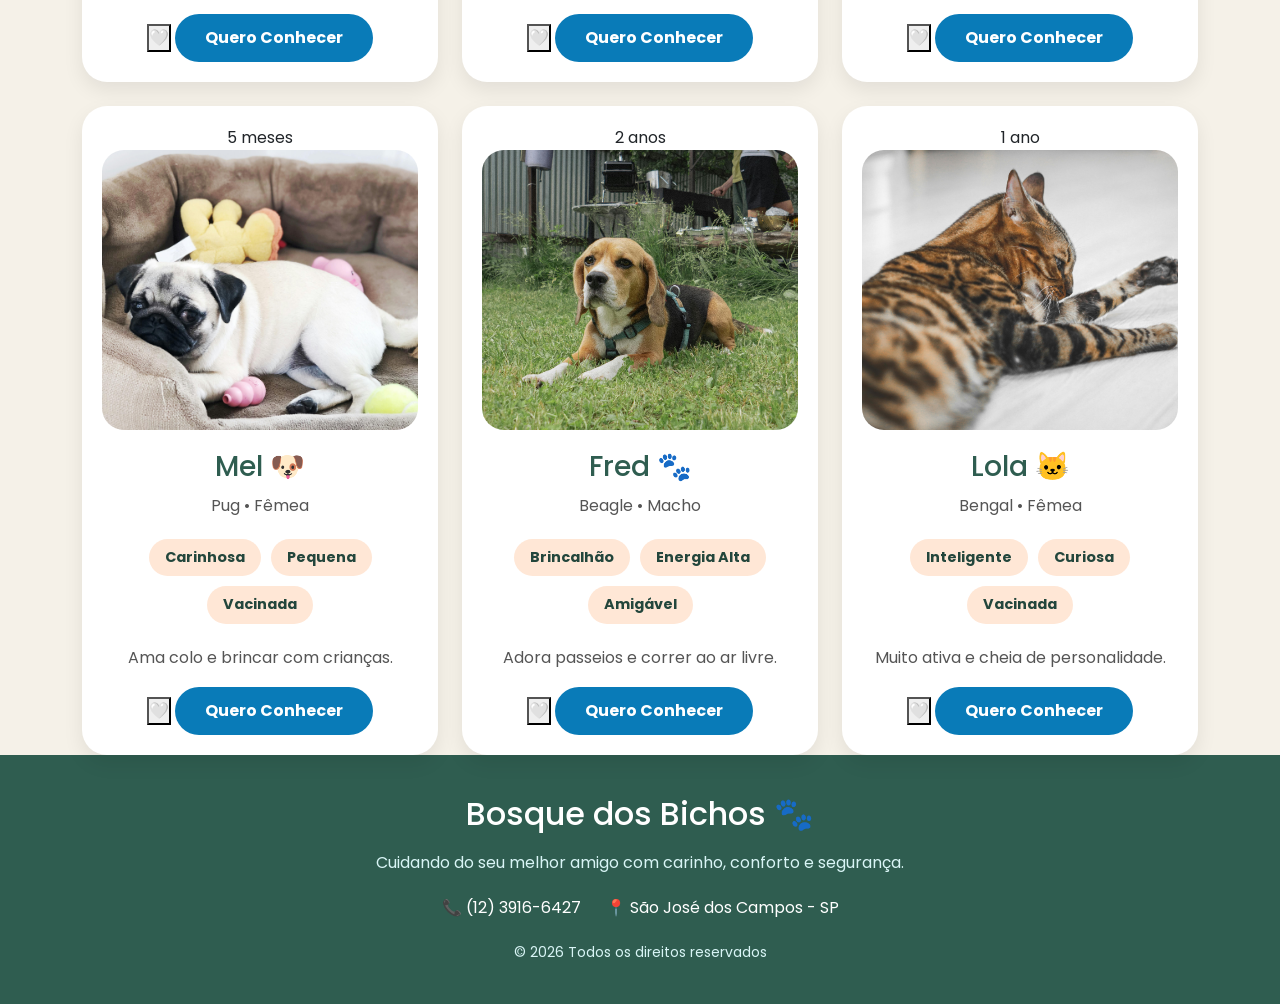
==== commit c44d844a: "mudamça final" ====
--- a/pets.html
+++ b/pets.html
@@ -3,24 +3,24 @@
 
 <head>
 
-  <!-- CONFIGURAÇÃO -->
+  
   <meta charset="UTF-8">
   <meta name="viewport" content="width=device-width, initial-scale=1.0">
 
-  <!-- TÍTULO -->
+ 
   <title>Pets | Bosque dos Bichos</title>
 
-  <!-- BOOTSTRAP -->
+ 
   <link href="https://cdn.jsdelivr.net/npm/bootstrap@5.3.8/dist/css/bootstrap.min.css" rel="stylesheet">
 
-  <!-- GOOGLE FONTS -->
+  
   <link rel="preconnect" href="https://fonts.googleapis.com">
 
   <link rel="preconnect" href="https://fonts.gstatic.com" crossorigin>
 
   <link href="https://fonts.googleapis.com/css2?family=Poppins:wght@300;400;500;600;700&display=swap" rel="stylesheet">
 
-  <!-- CSS -->
+ 
   <link rel="stylesheet" href="style.css">
 
 </head>
@@ -29,7 +29,7 @@
 
  
 
-  <!-- HEADER -->
+  
   <header class="header-petshop">
 
     <nav class="navbar navbar-expand-lg">
@@ -47,12 +47,7 @@
 
         </a>
 
-        <!-- BOTÃO MOBILE -->
-        <button class="navbar-toggler" type="button" data-bs-toggle="collapse" data-bs-target="#menuPetshop">
-
-          <span class="navbar-toggler-icon"></span>
-
-        </button>
+       
 
         <!-- MENU -->
         <div class="collapse navbar-collapse justify-content-end" id="menuPetshop">
@@ -60,24 +55,28 @@
           <ul class="navbar-nav align-items-center">
 
             <li class="nav-item">
+              <!-- Home -->
               <a class="nav-link" href="index.html">
                 Início
               </a>
             </li>
 
             <li class="nav-item">
+              <!-- Pets -->
               <a class="nav-link active-link" href="pets.html">
                 Pets
               </a>
             </li>
 
             <li class="nav-item">
+              <!-- Products -->
               <a class="nav-link" href="produtos.html">
                 Produtos
               </a>
             </li>
 
             <li class="nav-item">
+              <!-- Services -->
               <a class="nav-link" href="servicos.html">
                 Serviços
               </a>
@@ -103,44 +102,61 @@
 
   </header>
 
-  <!-- HERO PETS -->
+  <!-- HERO -->
+
   <section class="hero-pets">
 
+    <!-- Wrap -->
     <div class="container">
 
+      <!-- Text -->
       <div class="hero-pets-texto">
 
+        <!-- Title -->
         <h1>
           Conheça nossos pets 🐾
         </h1>
 
-        <h2> Pets incríveis esperando muito amor e carinho
+        <!-- Subtitle -->
+        <h2> 
+          Pets incríveis esperando muito amor e carinho
         </h2>
-          
-
+
+      </div>
+
+    </div>
 
   </section>
 
   <!-- PETS -->
+
   <section class="pagina-pets">
 
+    <!-- Wrap -->
     <div class="container">
 
+      <!-- Grid -->
       <div class="row g-4">
 
         <!-- PET 1 -->
+
         <div class="col-lg-4 col-md-6">
 
+          <!-- Card -->
           <div class="card-pet hidden-card">
 
+            <!-- Age -->
             <div class="idade-pet">
               2 anos
             </div>
 
+            <!-- Image -->
             <img src="img/pet1.jpg" alt="Thor">
 
+            <!-- Info -->
             <div class="conteudo-pet">
 
+              <!-- Name -->
               <h3>
                 Thor 🐶
               </h3>
@@ -341,11 +357,7 @@
               4 anos
             </div>
 
-
             <img src="img/labrador.jpg" alt="Bob">
-
-       
-
 
             <div class="conteudo-pet">
 
@@ -661,12 +673,12 @@
 
           <!-- NOME -->
 
+          <!-- Name -->
           <input type="text"
             class="form-control mb-3"
             placeholder="Nome do pet">
 
-          <!-- RAÇA -->
-
+          <!-- Breed -->
           <input type="text"
             class="form-control mb-3"
             placeholder="Raça do pet">
@@ -782,18 +794,8 @@
     </div>
 
   </div>
-  <!-- SCRIPT -->
   <script src="https://cdn.jsdelivr.net/npm/bootstrap@5.3.8/dist/js/bootstrap.bundle.min.js"></script>
-
-  <script>
-
-    function agendarPet() {
-
-      alert("Agendamento realizado com sucesso 🐶");
-
-    }
-
-  </script>
+  <script src="js/script.js"></script>
 
 </body>
 
--- a/style.css
+++ b/style.css
@@ -1,67 +1,52 @@
-/* ========================================= */
-/* RESET */
-/* ========================================= */
-
-*{
+* {
   margin: 0;
   padding: 0;
   box-sizing: border-box;
 }
 
-/* ========================================= */
-/* BODY */
-/* ========================================= */
-
-body{
+
+body {
 
   font-family: 'Poppins', sans-serif;
 
+  
   background-color: #F5F1E8;
 
-  background-image:
-  radial-gradient(circle at top left, #ffffff 0%, transparent 25%),
-  radial-gradient(circle at bottom right, #ffe7d6 0%, transparent 25%);
-
-}
-
-/* ========================================= */
-/* TEXTOS */
-/* ========================================= */
-
-p{
+  
+}
+
+
+p {
   color: #555;
   line-height: 1.7;
 }
 
-h1,h2,h3{
+h1,
+h2,
+h3 {
   color: #2F5D50;
 }
 
-/* ========================================= */
-/* HEADER */
-/* ========================================= */
-
-.header-petshop{
+
+.header-petshop {
 
   background-color: #2F5D50;
 
   padding: 15px 0;
 
+ 
   position: sticky;
 
   top: 0;
 
   z-index: 1000;
 
-  box-shadow: 0 4px 15px rgba(0,0,0,0.1);
-
-}
-
-/* ========================================= */
-/* LOGO */
-/* ========================================= */
-
-.logo-petshop{
+  box-shadow: 0 4px 15px rgba(0, 0, 0, 0.1);
+
+}
+
+
+.logo-petshop {
 
   display: flex;
 
@@ -73,13 +58,14 @@
 
 }
 
-.logo-petshop img{
+
+.logo-petshop img {
 
   width: 50px;
 
 }
 
-.logo-petshop span{
+.logo-petshop span {
 
   color: white;
 
@@ -89,11 +75,8 @@
 
 }
 
-/* ========================================= */
-/* MENU */
-/* ========================================= */
-
-.nav-link{
+
+.nav-link {
 
   color: white;
 
@@ -101,11 +84,13 @@
 
   margin-left: 15px;
 
+  
   transition: 0.3s;
 
 }
 
-.nav-link:hover{
+
+.nav-link:hover {
 
   color: cadetblue;
 
@@ -113,17 +98,15 @@
 
 }
 
-.active-link{
+
+.active-link {
 
   color: black !important;
 
 }
 
-/* ========================================= */
-/* BOTÃO */
-/* ========================================= */
-
-.btn-agendar{
+
+.btn-agendar {
 
   background-color: #097BB8;
 
@@ -143,687 +126,633 @@
 
 }
 
-.btn-agendar:hover{
+.btn-agendar:hover {
+
+  transform: scale(1.05);
+
+}
+
+
+
+
+.hero-petshop {
+
+  padding: 100px 0;
+
+}
+
+
+.hero-texto h1 {
+
+  font-size: 3.2rem;
+
+  font-weight: bold;
+
+  margin-bottom: 20px;
+
+}
+
+
+.hero-texto p {
+
+  font-size: 1.1rem;
+
+  margin-bottom: 30px;
+
+}
+
+
+.hero-beneficios {
+
+  display: flex;
+
+  gap: 15px;
+
+  flex-wrap: wrap;
+
+}
+
+
+.hero-beneficios span {
+
+  background-color: white;
+
+  padding: 10px 18px;
+
+  border-radius: 30px;
+
+  box-shadow: 0 5px 15px rgba(0, 0, 0, 0.08);
+
+}
+
+
+.hero-imagem img {
+
+  width: 100%;
+
+  max-width: 600px;
+
+  border-radius: 30px;
+
+  box-shadow: 0 10px 30px rgba(0, 0, 0, 0.15);
+
+}
+
+
+/* SERVIÇOS */
+
+
+
+.servicos {
+
+  padding: 80px 10%;
+
+  text-align: center;
+
+}
+
+
+.servicos h2 {
+
+  font-size: 2.5rem;
+
+  margin-bottom: 50px;
+
+}
+
+
+.cards-servicos {
+
+
+
+  display: flex;
+
+  justify-content: center;
+
+  gap: 30px;
+
+  flex-wrap: wrap;
+
+}
+
+
+.card-servico {
+
+  width: 350px;
+
+  background-color: white;
+
+  border-radius: 25px;
+
+  overflow: hidden;
+
+  box-shadow: 0 8px 20px rgba(0, 0, 0, 0.08);
+
+  transition: 0.3s;
+
+}
+
+
+.card-servico:hover {
+
+  transform: translateY(-3px);
+
+}
+
+.card-servico img {
+
+  width: 100%;
+
+  height: 220px;
+
+  object-fit: cover;
+
+}
+
+
+.card-servico h3 {
+
+  margin-top: 20px;
+
+  font-size: 1.8rem;
+
+}
+
+
+.card-servico p {
+
+  padding: 15px;
+
+}
+
+.card-servico a {
+  color: white;
+}
+
+.card-servico button {
 
   background-color: #097BB8;
 
+  color: white;
+
+  border: none;
+
+  padding: 12px 25px;
+
+  border-radius: 12px;
+
+  margin-bottom: 25px;
+
+  cursor: pointer;
+
+  transition: 0.3s;
+
+}
+
+
+.card-servico button:hover {
+
   transform: scale(1.05);
 
 }
 
-/* ========================================= */
-/* HERO */
-/* ========================================= */
-
-.hero-petshop{
-
-  padding: 100px 0;
-
-}
-
-.hero-texto h1{
-
-  font-size: 3.2rem;
+
+/* CARROSSEL */
+
+
+
+.carrossel-petshop {
+
+  padding-bottom: 60px;
+
+}
+
+.carousel-item {
+
+  height: 600px;
+
+  overflow: hidden;
+
+  border-radius: 30px;
+
+}
+
+
+.imagem-carrossel {
+
+  width: 80%;
+
+  height: 500px;
+
+  object-fit: cover;
+
+  display: block;
+
+  margin: auto;
+
+  border-radius: 30px;
+
+}
+
+
+.carousel-caption {
+
+  background-color: rgba(255, 255, 255, 0.95);
+
+  padding: 30px;
+
+  border-radius: 25px;
+
+  max-width: 550px;
+
+  margin: auto;
+
+  bottom: 50px;
+
+  box-shadow: 0 10px 25px rgba(0, 0, 0, 0.15);
+
+}
+
+
+.carousel-caption h2 {
+
+  font-size: 2rem;
+
+}
+
+.carousel-control-prev-icon,
+.carousel-control-next-icon {
+
+  background-color: rgba(0, 0, 0, 0.5);
+
+  border-radius: 50%;
+
+  padding: 20px;
+
+}
+
+
+/* FOOTER */
+
+
+
+.footer-petshop {
+
+  background-color: #2F5D50;
+
+  padding: 40px 20px;
+
+  text-align: center;
+
+}
+
+
+.footer-petshop h3 {
+
+  color: white;
+
+  font-size: 2rem;
+
+  margin-bottom: 15px;
+
+}
+
+
+.footer-petshop p {
+
+  color: #d9f5f6;
+
+  margin-bottom: 20px;
+
+}
+
+
+.footer-contato {
+
+  display: flex;
+
+  justify-content: center;
+
+  gap: 25px;
+
+  flex-wrap: wrap;
+
+  margin-bottom: 20px;
+
+  color: white;
+
+}
+
+
+.footer-petshop small {
+
+  color: #d9f5f6;
+
+}
+
+
+/* MODAL */
+
+.modal-content {
+
+  border-radius: 25px;
+
+  border: none;
+
+}
+
+
+.modal-header {
+
+  background-color: #2F5D50;
+
+  color: white;
+
+}
+
+
+.modal-body {
+
+  padding: 30px;
+
+}
+
+/* FORM */
+.form-control,
+.form-select {
+
+  padding: 12px;
+
+  border-radius: 12px;
+
+}
+
+/* MODAL FOOTER */
+.modal-footer {
+
+  border-top: none;
+
+}
+
+
+.btn-modal {
+
+  background-color: #097BB8;
+
+  color: white;
+
+  border: none;
+
+  padding: 12px 25px;
+
+  border-radius: 30px;
 
   font-weight: bold;
 
+  transition: 0.3s;
+
+}
+
+
+.btn-modal:hover {
+
+  transform: scale(1.02);
+
+}
+
+
+
+/* PETS */
+
+
+
+.hero-pets {
+
+  padding: 80px 0;
+
+}
+
+
+.hero-pets-texto {
+
+  text-align: center;
+
+}
+
+
+.hero-pets-texto h1 {
+
+  font-size: 3rem;
+
   margin-bottom: 20px;
 
 }
 
-.hero-texto p{
+
+.hero-pets-texto h2 {
+
+  color: #555;
+
+}
+
+.card-pet {
+
+  background-color: white;
+
+  border-radius: 25px;
+
+  padding: 20px;
+
+  text-align: center;
+
+  box-shadow: 0 8px 20px rgba(0, 0, 0, 0.08);
+
+  transition: 0.3s;
+
+}
+
+.card-pet:hover {
+
+  transform: translateY(-3px);
+
+}
+
+.card-pet img {
+
+  width: 100%;
+
+  height: 280px;
+
+  object-fit: cover;
+
+  border-radius: 22px;
+
+  margin-bottom: 20px;
+
+}
+
+.tags-pet {
+
+  display: flex;
+
+  justify-content: center;
+
+  gap: 10px;
+
+  flex-wrap: wrap;
+
+  margin: 20px 0;
+
+}
+
+.tags-pet span {
+
+  background-color: #FFE7D6;
+
+  color: #23463C;
+
+  padding: 8px 16px;
+
+  border-radius: 30px;
+
+  font-size: 0.9rem;
+
+  font-weight: bold;
+
+}
+
+.btn-adotar {
+
+  background-color: #097BB8;
+
+  color: white;
+
+  border: none;
+
+  padding: 12px 30px;
+
+  border-radius: 30px;
+
+  font-weight: bold;
+
+  transition: 0.3s;
+
+}
+
+.btn-adotar:hover {
+
+  background-color: #23463C;
+
+  transform: scale(1.05);
+
+}
+
+
+/* PRODUTOS */
+.pagina-produtos {
+
+  padding: 80px 0;
+
+}
+
+.card-produto {
+
+  background-color: white;
+
+  border-radius: 25px;
+
+  padding: 20px;
+
+  text-align: center;
+
+  box-shadow: 0 8px 20px rgba(0, 0, 0, 0.08);
+
+  transition: 0.3s;
+
+  height: 100%;
+
+}
+
+.card-produto:hover {
+
+  transform: translateY(-3px);
+
+}
+
+.card-produto img {
+
+  width: 100%;
+
+  height: 220px;
+
+  object-fit: cover;
+
+  border-radius: 20px;
+
+  margin-bottom: 20px;
+
+}
+
+.badge-produto {
+
+  background-color: #097BB8;
+
+  color: white;
+
+  padding: 8px 14px;
+
+  border-radius: 30px;
+
+  display: inline-block;
+
+  font-size: 0.8rem;
+
+  font-weight: bold;
+
+  margin-bottom: 15px;
+
+}
+
+.avaliacao-produto {
 
   font-size: 1.1rem;
 
-  margin-bottom: 30px;
-
-}
-
-.hero-beneficios{
-
-  display: flex;
-
-  gap: 15px;
-
-  flex-wrap: wrap;
-
-}
-
-.hero-beneficios span{
-
-  background-color: white;
-
-  padding: 10px 18px;
-
-  border-radius: 30px;
-
-  box-shadow: 0 5px 15px rgba(0,0,0,0.08);
-
-}
-
-.hero-imagem img{
-
-  width: 100%;
-
-  max-width: 600px;
-
-  border-radius: 30px;
-
-  box-shadow: 0 10px 30px rgba(0,0,0,0.15);
-
-}
-
-/* ========================================= */
+  margin-bottom: 15px;
+
+}
+
+.btn-comprar {
+
+  margin: 15px;
+
+  background-color: #097BB8;
+
+  color: white;
+
+  border: none;
+
+  padding: 12px 25px;
+
+  border-radius: 30px;
+
+  font-weight: bold;
+
+  transition: 0.3s;
+
+}
+
+
 /* SERVIÇOS */
-/* ========================================= */
-
-.servicos{
-
-  padding: 80px 10%;
+
+.banner-servicos {
 
   text-align: center;
 
-}
-
-.servicos h2{
-
-  font-size: 2.5rem;
-
-  margin-bottom: 50px;
-
-}
-
-.cards-servicos{
-
-  
-
-  display: flex;
-
-  justify-content: center;
-
-  gap: 30px;
-
-  flex-wrap: wrap;
-
-}
-
-.card-servico{
-
-  width: 350px;
-
-  background-color: white;
-
-  border-radius: 25px;
-
-  overflow: hidden;
-
-  box-shadow: 0 8px 20px rgba(0,0,0,0.08);
-
-  transition: 0.3s;
-
-}
-
-.card-servico:hover{
-
-  transform: translateY(-3px);
-
-}
-
-.card-servico img{
-
-  width: 100%;
-
-  height: 220px;
-
-  object-fit: cover;
-
-}
-
-.card-servico h3{
-
-  margin-top: 20px;
-
-  font-size: 1.8rem;
-
-}
-
-.card-servico p{
-
-  padding: 15px;
-
-}
-.card-servico a{
-  color: white;
-}
-
-.card-servico button{
-  
-  background-color:#097BB8;
-
-  color: white;
-
-  border: none;
-
-  padding: 12px 25px;
-
-  border-radius: 12px;
-
-  margin-bottom: 25px;
-
-  cursor: pointer;
-
-  transition: 0.3s;
-
-}
-
-.card-servico button:hover{
-
-  background-color: #097BB8;
-
-  transform: scale(1.05);
-
-}
-
-/* ========================================= */
-/* CARROSSEL */
-/* ========================================= */
-
-.carrossel-petshop{
-
-  padding-bottom: 60px;
-
-}
-
-.carousel-item{
-
-  height: 600px;
-
-  overflow: hidden;
-
-  border-radius: 30px;
-
-}
-
-.imagem-carrossel{
-
-  width: 80%;
-
-  height: 500px;
-
-  object-fit: cover;
-
-  display: block;
-
-  margin: auto;
-
-  border-radius: 30px;
-
-}
-
-.carousel-caption{
-
-  background-color: rgba(255,255,255,0.95);
-
-  padding: 30px;
-
-  border-radius: 25px;
-
-  max-width: 550px;
-
-  margin: auto;
-
-  bottom: 50px;
-
-  box-shadow: 0 10px 25px rgba(0,0,0,0.15);
-
-}
-
-.carousel-caption h2{
-
-  font-size: 2rem;
-
-}
-
-.carousel-control-prev-icon,
-.carousel-control-next-icon{
-
-  background-color: rgba(0,0,0,0.5);
-
-  border-radius: 50%;
-
-  padding: 20px;
-
-}
-
-/* ========================================= */
-/* FOOTER */
-/* ========================================= */
-
-.footer-petshop{
-
-  background-color: #2F5D50;
-
-  padding: 40px 20px;
-
-  text-align: center;
-
-}
-
-.footer-petshop h3{
-
-  color: white;
-
-  font-size: 2rem;
-
-  margin-bottom: 15px;
-
-}
-
-.footer-petshop p{
-
-  color: #d9f5f6;
-
-  margin-bottom: 20px;
-
-}
-
-.footer-contato{
-
-  display: flex;
-
-  justify-content: center;
-
-  gap: 25px;
-
-  flex-wrap: wrap;
-
-  margin-bottom: 20px;
-
-  color: white;
-
-}
-
-.footer-petshop small{
-
-  color: #d9f5f6;
-
-}
-
-/* ========================================= */
-/* MODAL */
-/* ========================================= */
-
-.modal-content{
-
-  border-radius: 25px;
-
-  border: none;
-
-}
-
-.modal-header{
-
-  background-color: #2F5D50;
-
-  color: white;
-
-}
-
-.modal-body{
-
-  padding: 30px;
-
-}
-
-.form-control,
-.form-select{
-
-  padding: 12px;
-
-  border-radius: 12px;
-
-}
-
-.modal-footer{
-
-  border-top: none;
-
-}
-
-.btn-modal{
-
-  background-color:#097BB8;
-
-  color: white;
-
-  border: none;
-
-  padding: 12px 25px;
-
-  border-radius: 30px;
-
-  font-weight: bold;
-
-  transition: 0.3s;
-
-}
-
-.btn-modal:hover{
-
-  background-color: #097BB8;
-
-}
-
-/* ========================================= */
-/* WHATSAPP */
-/* ========================================= */
-
-.whatsapp-float{
-
-  position: fixed;
-
-  bottom: 20px;
-
-  right: 20px;
-
-  width: 65px;
-
-  height: 65px;
-
-  background-color: #25D366;
-
-  color: white;
-
-  border-radius: 50%;
-
-  display: flex;
-
-  justify-content: center;
-
-  align-items: center;
-
-  font-size: 2rem;
-
-  text-decoration: none;
-
-  box-shadow: 0 5px 15px rgba(0,0,0,0.2);
-
-  z-index: 999;
-
-  transition: 0.3s;
-
-}
-
-.whatsapp-float:hover{
-
-  transform: scale(1.1);
-
-}
-
-/* ========================================= */
-/* PETS */
-/* ========================================= */
-
-.hero-pets{
-
-  padding: 80px 0;
-
-}
-
-.hero-pets-texto{
-
-  text-align: center;
-
-}
-
-.hero-pets-texto h1{
-
-  font-size: 3rem;
-
-  margin-bottom: 20px;
-
-}
-
-.hero-pets-texto h2{
-
-  color: #555;
-
-}
-
-.hero-pets-imagem{
-
-  display: flex;
-
-  justify-content: center;
-
-  margin-top: 40px;
-
-}
-
-.hero-pets-imagem img{
-
-  width: 100%;
-
-  max-width: 700px;
-
-}
-
-.pagina-pets{
-
-  padding: 70px 0;
-
-}
-
-.card-pet{
-
-  background-color: white;
-
-  border-radius: 30px;
-
-  padding: 18px;
-
-  text-align: center;
-
-  overflow: hidden;
-
-  height: 100%;
-
-  transition: 0.4s;
-
-  box-shadow: 0 10px 25px rgba(0,0,0,0.08);
-
-}
-
-.card-pet :hover{
-
-  transform: translateY(-3px);
-
-}
-
-.card-pet img{
-
-  width: 100%;
-
-  height: 280px;
-
-  object-fit: cover;
-
-  border-radius: 22px;
-
-  margin-bottom: 20px;
-
-}
-
-.tags-pet{
-
-  display: flex;
-
-  justify-content: center;
-
-  gap: 10px;
-
-  flex-wrap: wrap;
-
-  margin: 20px 0;
-
-}
-
-.tags-pet span{
-
-  background-color: #FFE7D6;
-
-  color:#23463C;
-
-  padding: 8px 16px;
-
-  border-radius: 30px;
-
-  font-size: 0.9rem;
-
-  font-weight: bold;
-
-}
-
-.btn-adotar{
-
-  background-color: #097BB8;
-
-  color: white;
-
-  border: none;
-
-  padding: 12px 30px;
-
-  border-radius: 30px;
-
-  font-weight: bold;
-
-  transition: 0.3s;
-
-}
-
-.btn-adotar:hover{
-
-  background-color: #23463C;
-
-  transform: scale(1.05);
-
-}
-
-/* ========================================= */
-/* PRODUTOS */
-/* ========================================= */
-
-.pagina-produtos{
-
-  padding: 80px 0;
-
-}
-
-.card-produto{
-
-  background-color: white;
-
-  border-radius: 25px;
-
-  padding: 20px;
-
-  text-align: center;
-
-  box-shadow: 0 8px 20px rgba(0,0,0,0.08);
-
-  transition: 0.3s;
-
-  height: 100%;
-
-}
-
-.card-produto:hover{
-
-  transform: translateY(-3px);
-
-}
-
-.card-produto img{
-
-  width: 100%;
-
-  height: 220px;
-
-  object-fit: cover;
-
-  border-radius: 20px;
-
-  margin-bottom: 20px;
-
-}
-
-.badge-produto{
-
-  background-color: #097BB8;
-
-  color: white;
-
-  padding: 8px 14px;
-
-  border-radius: 30px;
-
-  display: inline-block;
-
-  font-size: 0.8rem;
-
-  font-weight: bold;
-
-  margin-bottom: 15px;
-
-}
-
-.avaliacao-produto{
-
-  font-size: 1.1rem;
-
-  margin-bottom: 15px;
-
-}
-
-.btn-comprar{
-  
-  margin: 15px;
-
-  background-color: #097BB8;
-
-  color: white;
-
-  border: none;
-
-  padding: 12px 25px;
-
-  border-radius: 30px;
-
-  font-weight: bold;
-
-  transition: 0.3s;
-
-}
-
-.btn-comprar:hover{
-
-  background-color: #097BB8;
-
-}
-
-/* ========================================= */
-/* SERVIÇOS */
-/* ========================================= */
-
-.banner-servicos{
-
-  text-align: center;
-
   padding: 80px 20px;
 
 }
-.banner-servicos h1{
+
+.banner-servicos h1 {
   margin: 2rem;
 
   font-size: 4.5rem;
@@ -832,33 +761,29 @@
 
 }
 
-.banner-servicos h2{
- 
+.banner-servicos h2 {
+
   font-size: 2rem;
   color: #555;
- margin-top: 200px;
-  
-}
-.container h2{
-  margin-top: 100px;
-  color: #555;
-}
-
-.pagina-servicos{
+  margin-top: 200px;
+
+}
+
+.pagina-servicos {
 
   padding: 80px 0;
 
 }
 
-.card-servico-moderno{
+.card-servico-moderno {
 
   background-color: white;
 
   border-radius: 30px;
 
-  overflow: hidden;
-
-  box-shadow: 0 10px 25px rgba(0,0,0,0.08);
+
+
+  box-shadow: 0 10px 25px rgba(0, 0, 0, 0.08);
 
   transition: 0.4s;
 
@@ -866,13 +791,13 @@
 
 }
 
-.card-servico-moderno:hover{
+.card-servico-moderno:hover {
 
   transform: translateY(-3px);
 
 }
 
-.card-servico-moderno img{
+.card-servico-moderno img {
 
   width: 100%;
 
@@ -882,7 +807,8 @@
 
 }
 
-.conteudo-servico{
+
+.conteudo-servico {
 
   padding: 25px;
 
@@ -890,7 +816,8 @@
 
 }
 
-.icone-servico{
+
+.icone-servico {
 
   font-size: 2.5rem;
 
@@ -898,7 +825,7 @@
 
 }
 
-.lista-servicos{
+.lista-servicos {
 
   list-style: none;
 
@@ -908,13 +835,13 @@
 
 }
 
-.preco-servico{
+.preco-servico {
 
   display: inline-block;
 
   background-color: #FFE7D6;
 
-  color:#097BB8;
+  color: #097BB8;
 
   padding: 10px 18px;
 
@@ -926,7 +853,7 @@
 
 }
 
-.btn-servico{
+.btn-servico {
 
   background-color: #097BB8;
 
@@ -944,7 +871,7 @@
 
 }
 
-.btn-servico:hover{
+.btn-servico:hover {
 
   background-color: #23463C;
 
@@ -952,13 +879,11 @@
 
 }
 
-/* ========================================= */
-/* RESPONSIVO */
-/* ========================================= */
-
-@media(max-width:768px){
-
-  .hero-petshop{
+
+
+@media(max-width:768px) {
+
+  .hero-petshop {
 
     text-align: center;
 
@@ -966,25 +891,25 @@
 
   }
 
-  .hero-texto h1{
+  .hero-texto h1 {
 
     font-size: 2.3rem;
 
   }
 
-  .hero-beneficios{
+  .hero-beneficios {
 
     justify-content: center;
 
   }
 
-  .hero-imagem{
+  .hero-imagem {
 
     margin-top: 40px;
 
   }
 
-  .cards-servicos{
+  .cards-servicos {
 
     flex-direction: column;
 
@@ -992,13 +917,13 @@
 
   }
 
-  .carousel-item{
+  .carousel-item {
 
     height: auto;
 
   }
 
-  .imagem-carrossel{
+  .imagem-carrossel {
 
     width: 100%;
 
@@ -1006,7 +931,7 @@
 
   }
 
-  .carousel-caption{
+  .carousel-caption {
 
     position: static;
 
@@ -1015,7 +940,7 @@
   }
 
   .hero-pets-texto h1,
-  .banner-servicos h1{
+  .banner-servicos h1 {
 
     font-size: 3.2rem;
 
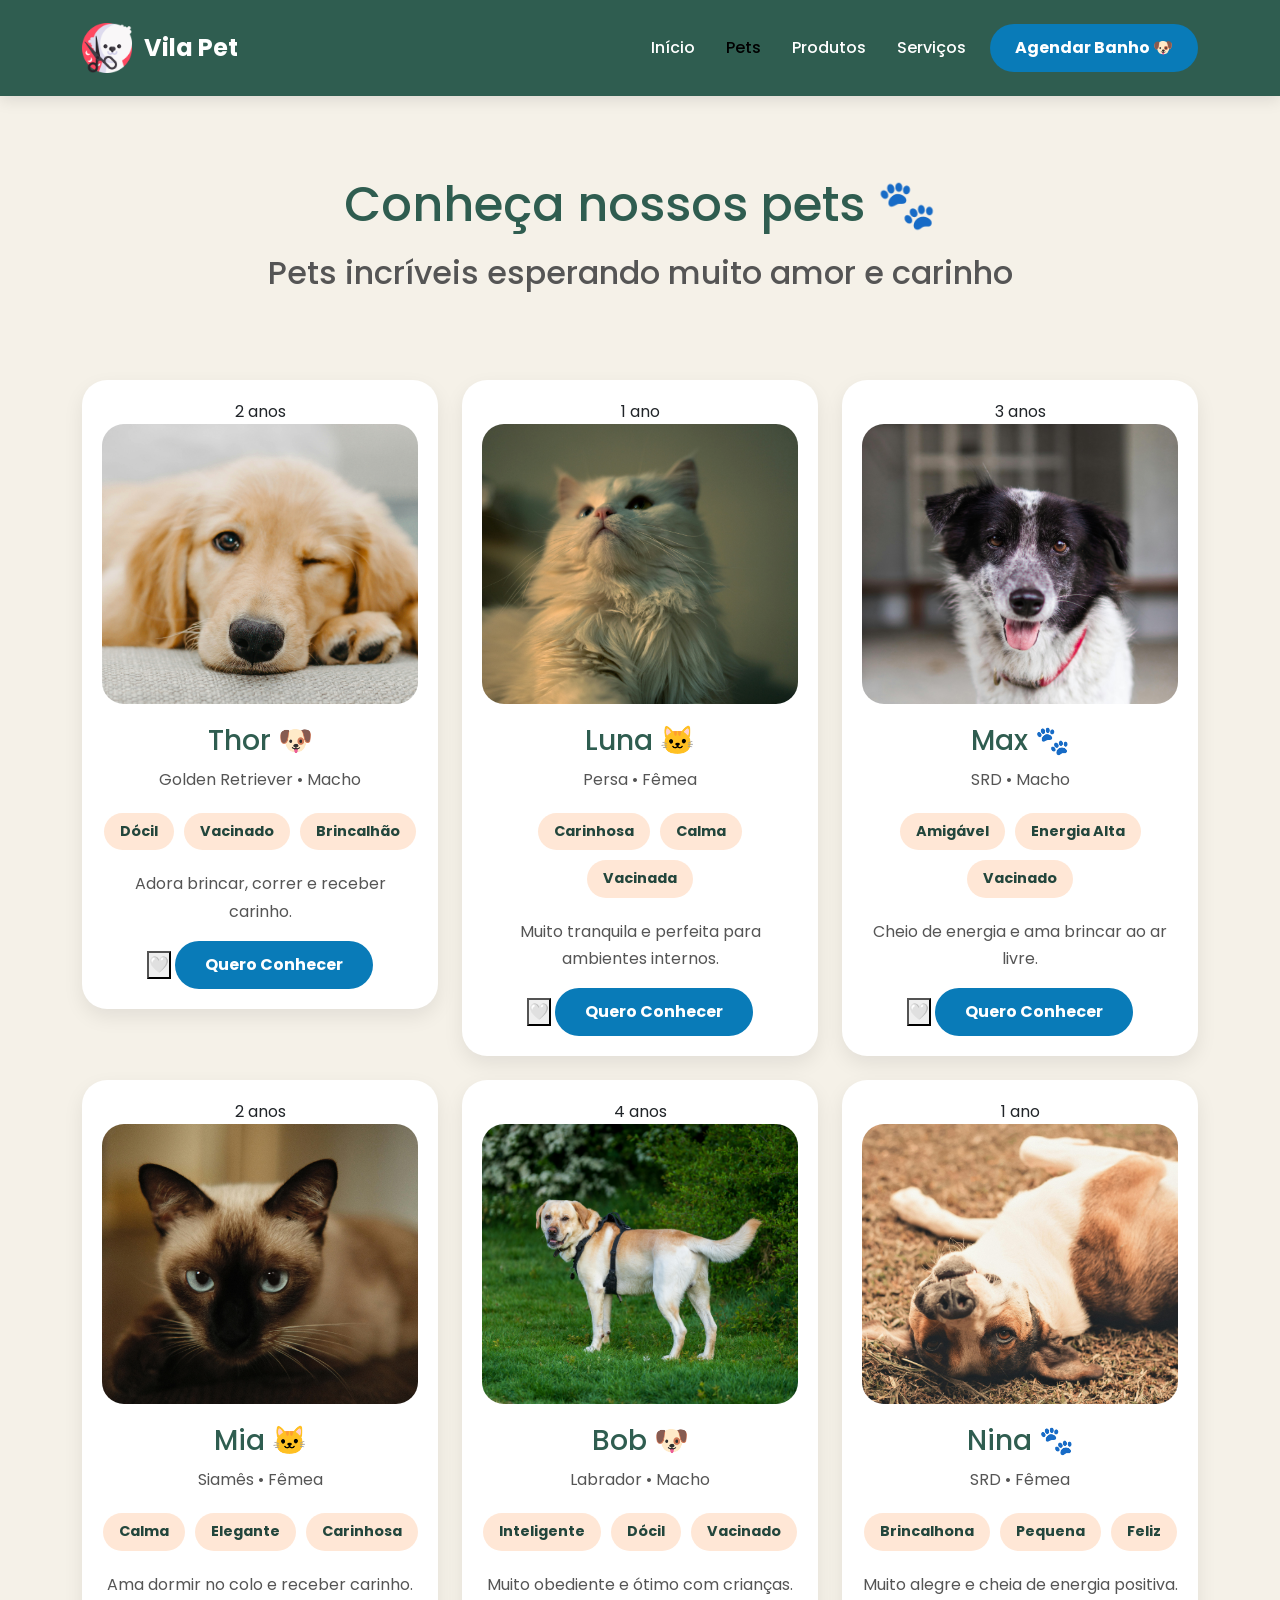
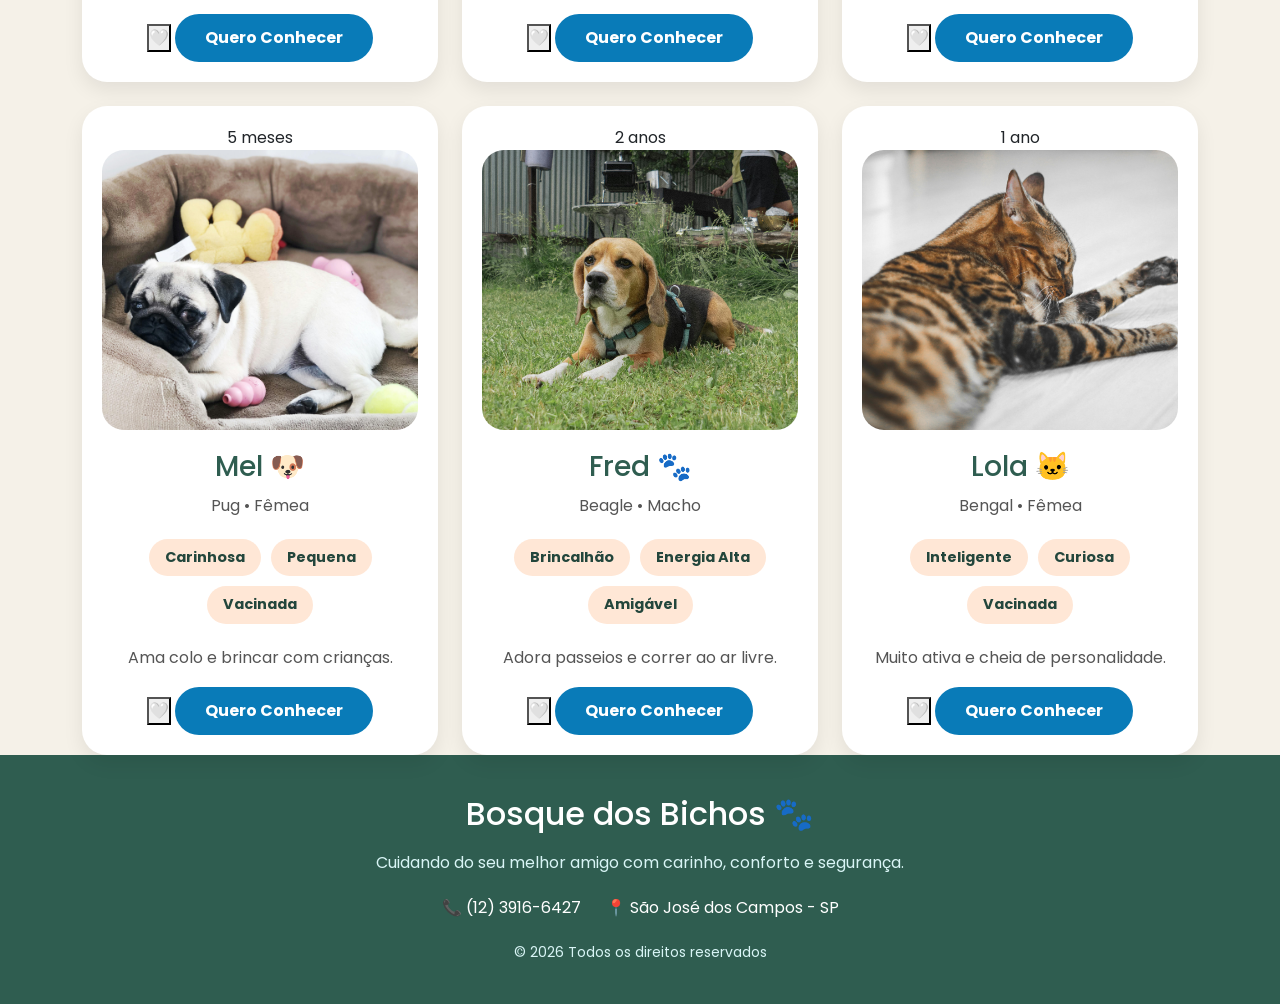
==== commit 8a6bfed3: "BPIYVIPY" ====
--- a/pets.html
+++ b/pets.html
@@ -42,7 +42,7 @@
           <img src="img/corte-de-cabelo.png" alt="Logo Petshop">
 
           <span>
-            Bosque dos Bichos
+            Vila Pet
           </span>
 
         </a>
